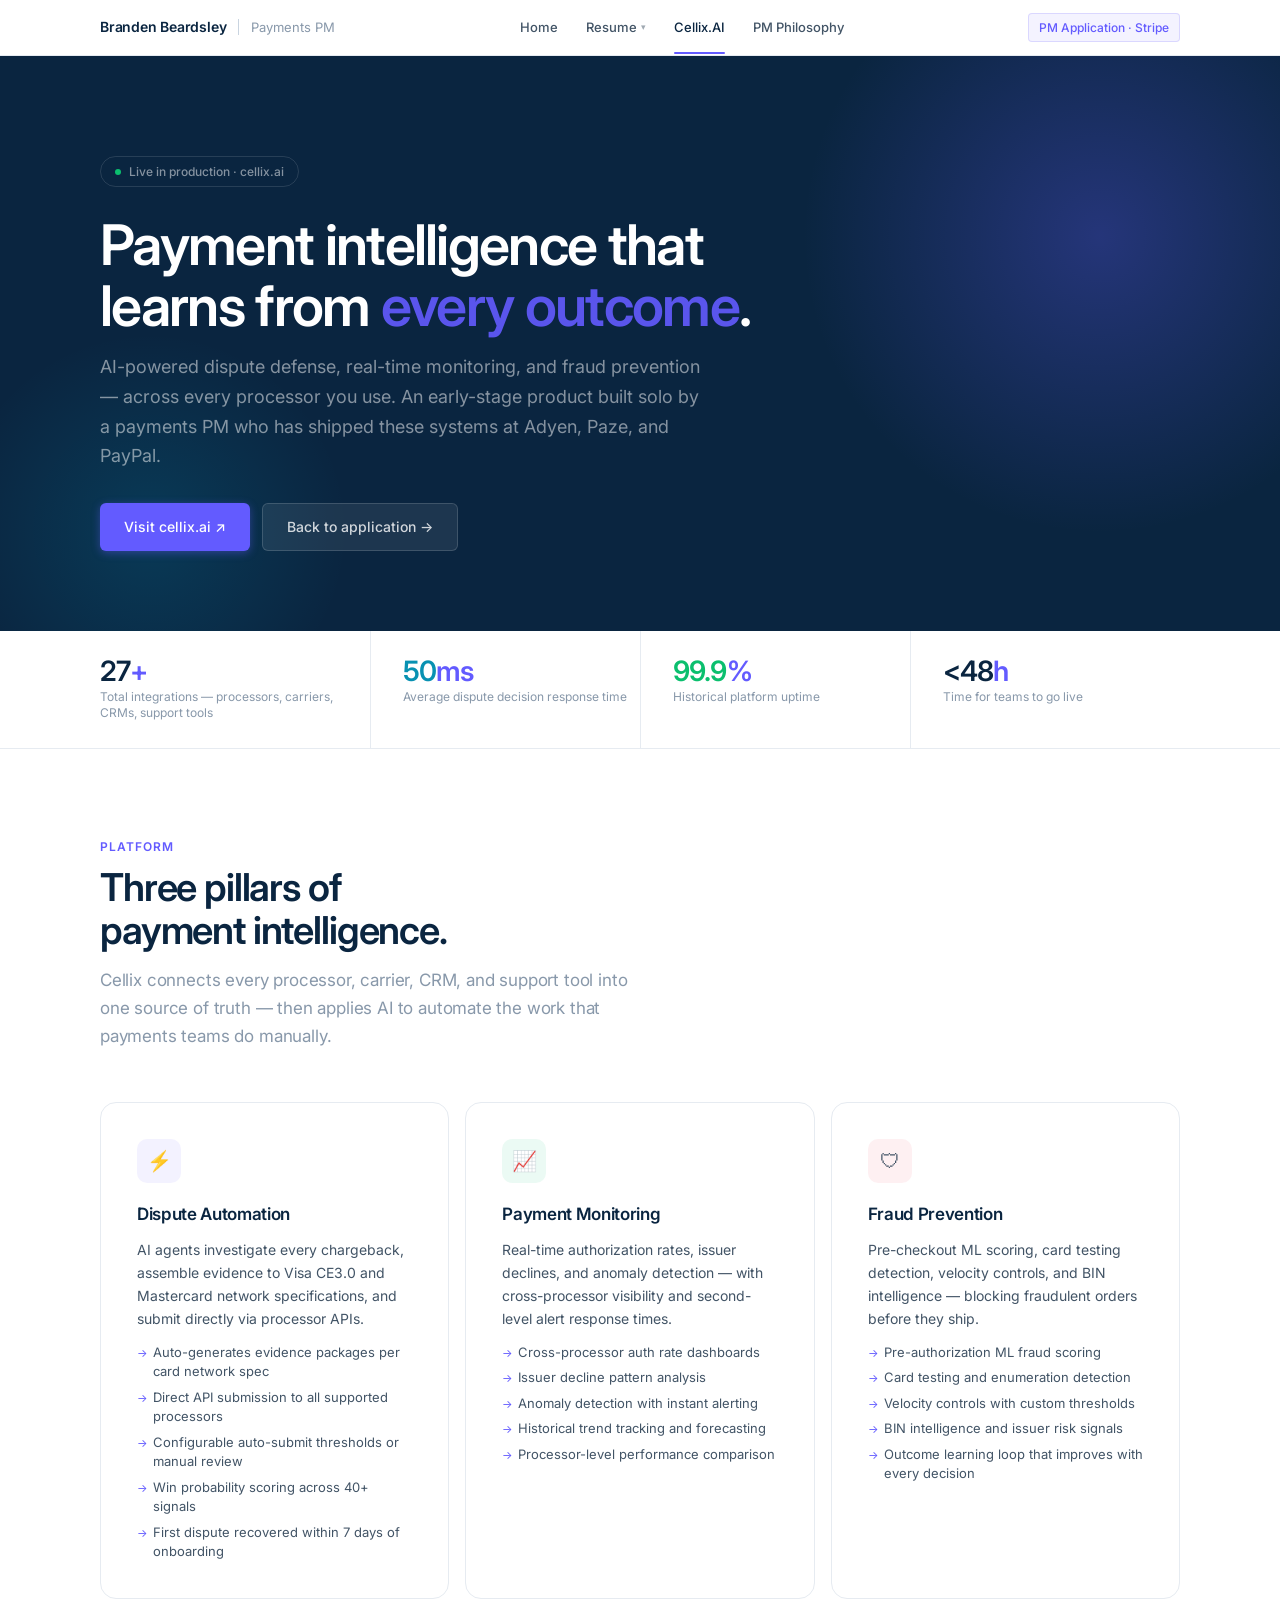
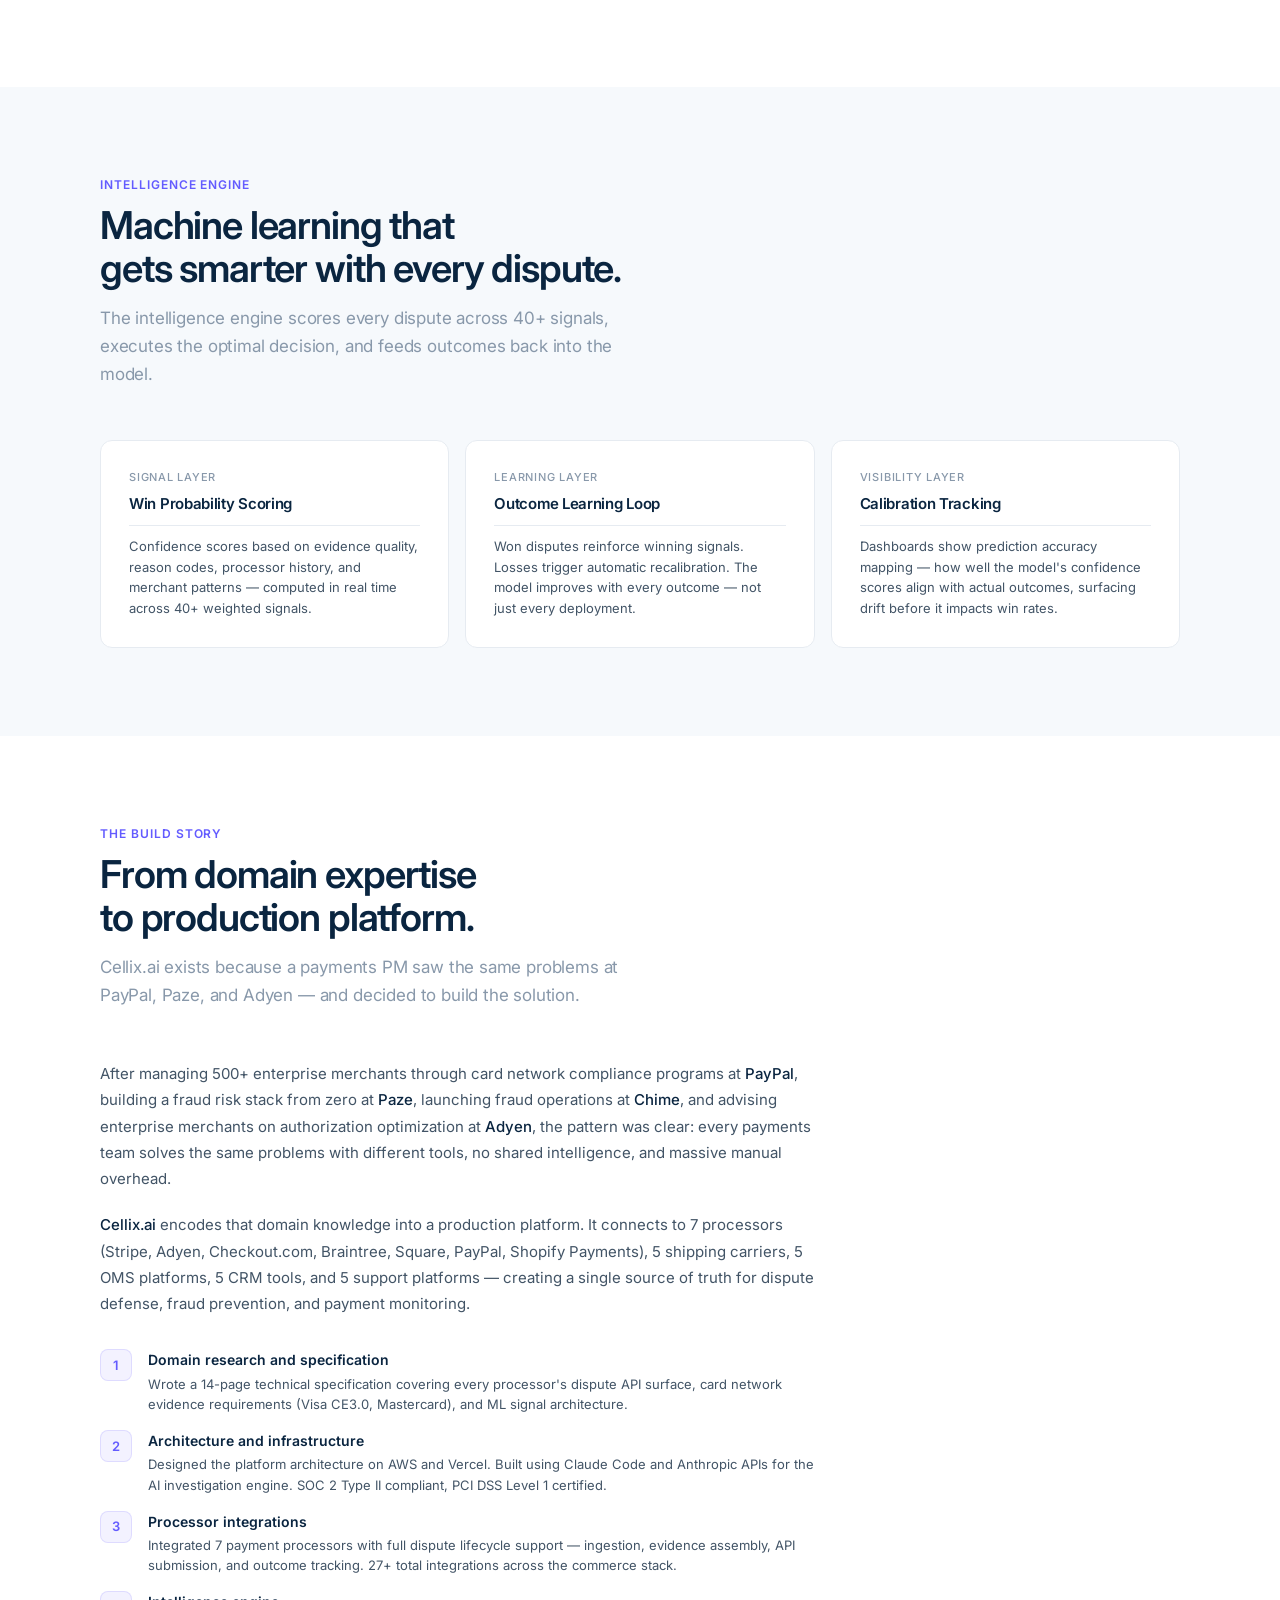
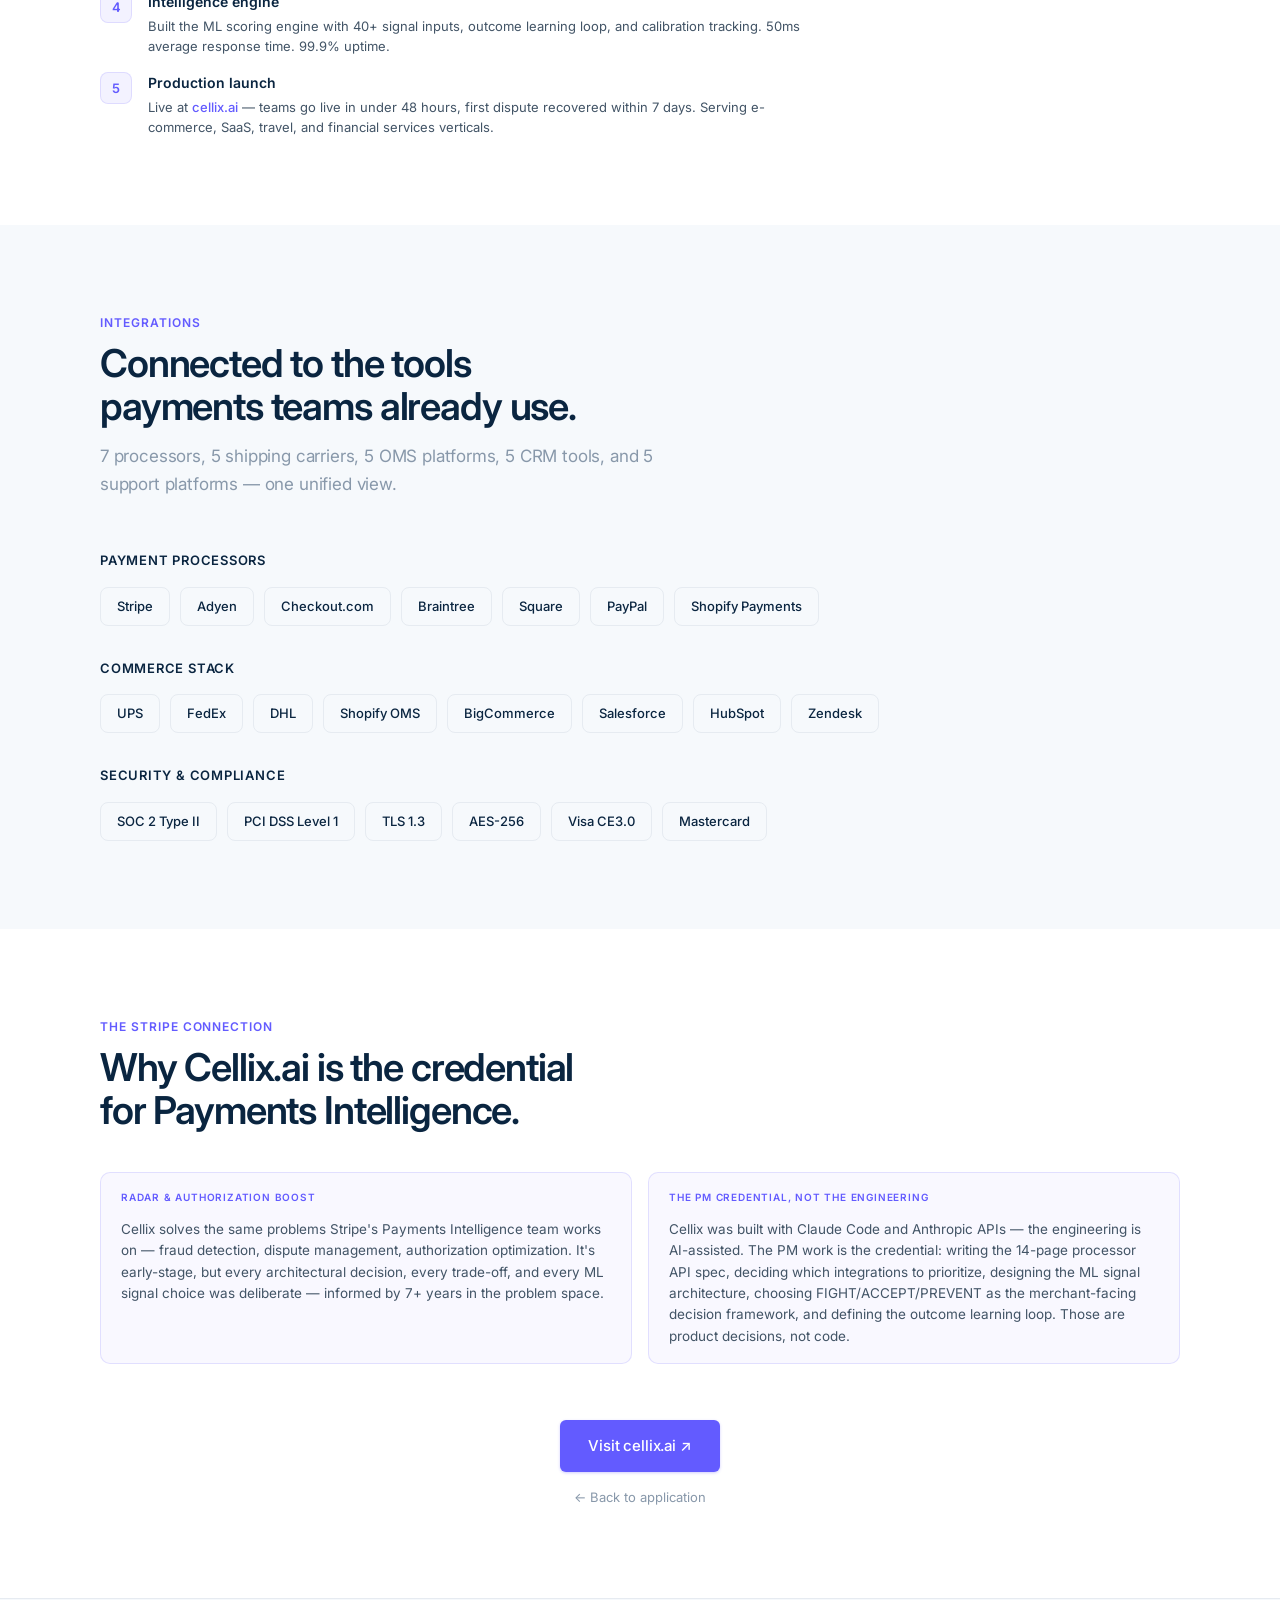
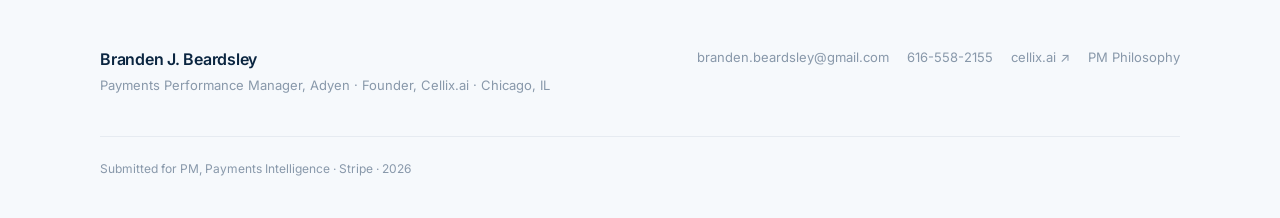
==== cellix.html @ c986e708 "Align landing page language with Stripe PM job posting for maximum recruiter signal - Rewrite hero t" ====
<!DOCTYPE html>
<html lang="en">
<head>
<meta charset="UTF-8"/>
<meta name="viewport" content="width=device-width, initial-scale=1.0"/>
<title>Cellix.AI — AI-Powered Payment Intelligence | Branden Beardsley</title>
<link rel="icon" type="image/svg+xml" href="/assets/favicon.svg"/>
<link rel="preconnect" href="https://fonts.googleapis.com"/>
<link rel="preconnect" href="https://fonts.gstatic.com" crossorigin/>
<link href="https://fonts.googleapis.com/css2?family=Inter:wght@300;400;500;600&display=swap" rel="stylesheet"/>
<link rel="stylesheet" href="/assets/styles.css"/>
</head>
<body>

<!-- NAV -->
<nav class="nav">
  <div class="nav-in">
    <a class="nav-brand" href="/">
      <span class="nav-name">Branden Beardsley</span>
      <span class="nav-div"></span>
      <span class="nav-sub">Payments PM</span>
    </a>
    <ul class="nav-links">
      <li><a class="nav-link" href="/">Home</a></li>
      <li class="nav-dropdown">
        <a class="nav-link" href="/resume">Resume <span class="nav-caret">&#9662;</span></a>
        <div class="nav-dropdown-menu">
          <a class="nav-dropdown-item" href="/resume"><span class="nav-dropdown-icon">&#128196;</span> View Resume</a>
          <a class="nav-dropdown-item" href="/assets/resume.pdf" download><span class="nav-dropdown-icon">&#11015;</span> Download PDF</a>
        </div>
      </li>
      <li><a class="nav-link active" href="/cellix">Cellix.AI</a></li>
      <li><a class="nav-link" href="/pm-philosophy">PM Philosophy</a></li>
    </ul>
    <div class="nav-right">
      <span class="nav-pill">PM Application · Stripe</span>
    </div>
    <button class="nav-hamburger" aria-label="Menu">&#9776;</button>
  </div>
</nav>

<!-- HERO -->
<section class="cx-hero">
  <div class="cx-hero-in au">
    <div class="cx-badge d1">
      <span class="ld"></span>
      Live in production · cellix.ai
    </div>
    <h1 class="cx-h1 d2">Payment intelligence that<br>learns from <span class="hl">every outcome</span>.</h1>
    <p class="cx-sub d3">AI-powered dispute defense, real-time monitoring, and fraud prevention — across every processor you use. An early-stage product built solo by a payments PM who has shipped these systems at Adyen, Paze, and PayPal.</p>
    <div class="cx-btns d4">
      <a class="cx-btn-p" href="https://www.cellix.ai" target="_blank">Visit cellix.ai ↗</a>
      <a class="cx-btn-s" href="/">Back to application →</a>
    </div>
  </div>
</section>

<!-- STATS -->
<div class="cx-stats">
  <div class="cx-stats-in au d5">
    <div class="sc">
      <div class="sc-n">27<em>+</em></div>
      <div class="sc-l">Total integrations — processors, carriers, CRMs, support tools</div>
    </div>
    <div class="sc">
      <div class="sc-n" style="color:#0891B2">50<em>ms</em></div>
      <div class="sc-l">Average dispute decision response time</div>
    </div>
    <div class="sc">
      <div class="sc-n" style="color:var(--green)">99.9<em>%</em></div>
      <div class="sc-l">Historical platform uptime</div>
    </div>
    <div class="sc">
      <div class="sc-n">&lt;48<em>h</em></div>
      <div class="sc-l">Time for teams to go live</div>
    </div>
  </div>
</div>

<!-- WHAT CELLIX DOES -->
<section class="sec">
  <div class="sec-in">
    <div class="sec-ey">Platform</div>
    <h2 class="sec-h2">Three pillars of<br>payment intelligence.</h2>
    <p class="sec-lead">Cellix connects every processor, carrier, CRM, and support tool into one source of truth — then applies AI to automate the work that payments teams do manually.</p>

    <div class="grid-3">
      <div class="cx-feature">
        <div class="cx-feature-icon" style="background:rgba(99,91,255,.08)">&#9889;</div>
        <h3>Dispute Automation</h3>
        <p>AI agents investigate every chargeback, assemble evidence to Visa CE3.0 and Mastercard network specifications, and submit directly via processor APIs.</p>
        <ul>
          <li>Auto-generates evidence packages per card network spec</li>
          <li>Direct API submission to all supported processors</li>
          <li>Configurable auto-submit thresholds or manual review</li>
          <li>Win probability scoring across 40+ signals</li>
          <li>First dispute recovered within 7 days of onboarding</li>
        </ul>
      </div>

      <div class="cx-feature">
        <div class="cx-feature-icon" style="background:rgba(11,191,110,.08)">&#128200;</div>
        <h3>Payment Monitoring</h3>
        <p>Real-time authorization rates, issuer declines, and anomaly detection — with cross-processor visibility and second-level alert response times.</p>
        <ul>
          <li>Cross-processor auth rate dashboards</li>
          <li>Issuer decline pattern analysis</li>
          <li>Anomaly detection with instant alerting</li>
          <li>Historical trend tracking and forecasting</li>
          <li>Processor-level performance comparison</li>
        </ul>
      </div>

      <div class="cx-feature">
        <div class="cx-feature-icon" style="background:rgba(232,71,95,.08)">&#128737;</div>
        <h3>Fraud Prevention</h3>
        <p>Pre-checkout ML scoring, card testing detection, velocity controls, and BIN intelligence — blocking fraudulent orders before they ship.</p>
        <ul>
          <li>Pre-authorization ML fraud scoring</li>
          <li>Card testing and enumeration detection</li>
          <li>Velocity controls with custom thresholds</li>
          <li>BIN intelligence and issuer risk signals</li>
          <li>Outcome learning loop that improves with every decision</li>
        </ul>
      </div>
    </div>
  </div>
</section>

<!-- INTELLIGENCE ENGINE -->
<section class="sec sec-alt">
  <div class="sec-in">
    <div class="sec-ey">Intelligence engine</div>
    <h2 class="sec-h2">Machine learning that<br>gets smarter with every dispute.</h2>
    <p class="sec-lead">The intelligence engine scores every dispute across 40+ signals, executes the optimal decision, and feeds outcomes back into the model.</p>

    <div class="grid-3">
      <div class="bc" style="--ct:#635BFF">
        <div class="bc-problem">Signal layer</div>
        <div class="bc-h">Win Probability Scoring</div>
        <div class="bc-ev">Confidence scores based on evidence quality, reason codes, processor history, and merchant patterns — computed in real time across 40+ weighted signals.</div>
      </div>
      <div class="bc" style="--ct:#0BBF6E">
        <div class="bc-problem">Learning layer</div>
        <div class="bc-h">Outcome Learning Loop</div>
        <div class="bc-ev">Won disputes reinforce winning signals. Losses trigger automatic recalibration. The model improves with every outcome — not just every deployment.</div>
      </div>
      <div class="bc" style="--ct:#00D4FF">
        <div class="bc-problem">Visibility layer</div>
        <div class="bc-h">Calibration Tracking</div>
        <div class="bc-ev">Dashboards show prediction accuracy mapping — how well the model's confidence scores align with actual outcomes, surfacing drift before it impacts win rates.</div>
      </div>
    </div>
  </div>
</section>

<!-- HOW IT WAS BUILT -->
<section class="sec">
  <div class="sec-in">
    <div class="sec-ey">The build story</div>
    <h2 class="sec-h2">From domain expertise<br>to production platform.</h2>
    <p class="sec-lead">Cellix.ai exists because a payments PM saw the same problems at PayPal, Paze, and Adyen — and decided to build the solution.</p>

    <div class="cx-story">
      <p>After managing 500+ enterprise merchants through card network compliance programs at <strong>PayPal</strong>, building a fraud risk stack from zero at <strong>Paze</strong>, launching fraud operations at <strong>Chime</strong>, and advising enterprise merchants on authorization optimization at <strong>Adyen</strong>, the pattern was clear: every payments team solves the same problems with different tools, no shared intelligence, and massive manual overhead.</p>

      <p><strong>Cellix.ai</strong> encodes that domain knowledge into a production platform. It connects to 7 processors (Stripe, Adyen, Checkout.com, Braintree, Square, PayPal, Shopify Payments), 5 shipping carriers, 5 OMS platforms, 5 CRM tools, and 5 support platforms — creating a single source of truth for dispute defense, fraud prevention, and payment monitoring.</p>

      <div class="cx-timeline">
        <div class="cx-step">
          <div class="cx-step-num">1</div>
          <div class="cx-step-content">
            <h4>Domain research and specification</h4>
            <p>Wrote a 14-page technical specification covering every processor's dispute API surface, card network evidence requirements (Visa CE3.0, Mastercard), and ML signal architecture.</p>
          </div>
        </div>
        <div class="cx-step">
          <div class="cx-step-num">2</div>
          <div class="cx-step-content">
            <h4>Architecture and infrastructure</h4>
            <p>Designed the platform architecture on AWS and Vercel. Built using Claude Code and Anthropic APIs for the AI investigation engine. SOC 2 Type II compliant, PCI DSS Level 1 certified.</p>
          </div>
        </div>
        <div class="cx-step">
          <div class="cx-step-num">3</div>
          <div class="cx-step-content">
            <h4>Processor integrations</h4>
            <p>Integrated 7 payment processors with full dispute lifecycle support — ingestion, evidence assembly, API submission, and outcome tracking. 27+ total integrations across the commerce stack.</p>
          </div>
        </div>
        <div class="cx-step">
          <div class="cx-step-num">4</div>
          <div class="cx-step-content">
            <h4>Intelligence engine</h4>
            <p>Built the ML scoring engine with 40+ signal inputs, outcome learning loop, and calibration tracking. 50ms average response time. 99.9% uptime.</p>
          </div>
        </div>
        <div class="cx-step">
          <div class="cx-step-num">5</div>
          <div class="cx-step-content">
            <h4>Production launch</h4>
            <p>Live at <a href="https://www.cellix.ai" target="_blank" style="color:var(--v);text-decoration:none;font-weight:500">cellix.ai</a> — teams go live in under 48 hours, first dispute recovered within 7 days. Serving e-commerce, SaaS, travel, and financial services verticals.</p>
          </div>
        </div>
      </div>
    </div>
  </div>
</section>

<!-- INTEGRATIONS -->
<section class="sec sec-alt">
  <div class="sec-in">
    <div class="sec-ey">Integrations</div>
    <h2 class="sec-h2">Connected to the tools<br>payments teams already use.</h2>
    <p class="sec-lead">7 processors, 5 shipping carriers, 5 OMS platforms, 5 CRM tools, and 5 support platforms — one unified view.</p>

    <h3 style="font-size:13px;font-weight:600;color:var(--head);text-transform:uppercase;letter-spacing:.06em;margin-bottom:16px">Payment Processors</h3>
    <div class="cx-integrations" style="margin-bottom:32px">
      <span class="cx-int-tag">Stripe</span>
      <span class="cx-int-tag">Adyen</span>
      <span class="cx-int-tag">Checkout.com</span>
      <span class="cx-int-tag">Braintree</span>
      <span class="cx-int-tag">Square</span>
      <span class="cx-int-tag">PayPal</span>
      <span class="cx-int-tag">Shopify Payments</span>
    </div>

    <h3 style="font-size:13px;font-weight:600;color:var(--head);text-transform:uppercase;letter-spacing:.06em;margin-bottom:16px">Commerce Stack</h3>
    <div class="cx-integrations" style="margin-bottom:32px">
      <span class="cx-int-tag">UPS</span>
      <span class="cx-int-tag">FedEx</span>
      <span class="cx-int-tag">DHL</span>
      <span class="cx-int-tag">Shopify OMS</span>
      <span class="cx-int-tag">BigCommerce</span>
      <span class="cx-int-tag">Salesforce</span>
      <span class="cx-int-tag">HubSpot</span>
      <span class="cx-int-tag">Zendesk</span>
    </div>

    <h3 style="font-size:13px;font-weight:600;color:var(--head);text-transform:uppercase;letter-spacing:.06em;margin-bottom:16px">Security &amp; Compliance</h3>
    <div class="cx-integrations">
      <span class="cx-int-tag">SOC 2 Type II</span>
      <span class="cx-int-tag">PCI DSS Level 1</span>
      <span class="cx-int-tag">TLS 1.3</span>
      <span class="cx-int-tag">AES-256</span>
      <span class="cx-int-tag">Visa CE3.0</span>
      <span class="cx-int-tag">Mastercard</span>
    </div>
  </div>
</section>

<!-- WHY THIS MATTERS FOR STRIPE -->
<section class="sec">
  <div class="sec-in">
    <div class="sec-ey">The Stripe connection</div>
    <h2 class="sec-h2">Why Cellix.ai is the credential<br>for Payments Intelligence.</h2>

    <div class="grid-2" style="margin-top:40px">
      <div class="callout" style="flex-direction:column;gap:10px">
        <div class="callout-lbl">Radar &amp; Authorization Boost</div>
        <div class="callout-txt">Cellix solves the same problems Stripe's Payments Intelligence team works on — fraud detection, dispute management, authorization optimization. It's early-stage, but every architectural decision, every trade-off, and every ML signal choice was deliberate — informed by 7+ years in the problem space.</div>
      </div>
      <div class="callout" style="flex-direction:column;gap:10px">
        <div class="callout-lbl">The PM credential, not the engineering</div>
        <div class="callout-txt">Cellix was built with Claude Code and Anthropic APIs — the engineering is AI-assisted. The PM work is the credential: writing the 14-page processor API spec, deciding which integrations to prioritize, designing the ML signal architecture, choosing FIGHT/ACCEPT/PREVENT as the merchant-facing decision framework, and defining the outcome learning loop. Those are product decisions, not code.</div>
      </div>
    </div>

    <div style="text-align:center;padding-top:56px">
      <a class="btn-p" href="https://www.cellix.ai" target="_blank" style="font-size:15px;padding:14px 28px">Visit cellix.ai ↗</a>
      <div style="margin-top:12px">
        <a href="/" style="font-size:13px;color:var(--muted);text-decoration:none">← Back to application</a>
      </div>
    </div>
  </div>
</section>

<!-- FOOTER -->
<footer class="footer">
  <div class="footer-in">
    <div class="footer-top">
      <div>
        <div class="f-name">Branden J. Beardsley</div>
        <div class="f-role">Payments Performance Manager, Adyen · Founder, Cellix.ai · Chicago, IL</div>
      </div>
      <div class="flinks">
        <a class="fl" href="mailto:branden.beardsley@gmail.com">branden.beardsley@gmail.com</a>
        <a class="fl" href="tel:6165582155">616-558-2155</a>
        <a class="fl" href="https://www.cellix.ai" target="_blank">cellix.ai ↗</a>
        <a class="fl" href="/pm-philosophy">PM Philosophy</a>

      </div>
    </div>
    <div class="fdiv"></div>
    <div class="fbot">
      <div class="fcopy">Submitted for PM, Payments Intelligence · Stripe · 2026</div>
    </div>
  </div>
</footer>

<script src="/assets/nav.js"></script>
</body>
</html>
---- assets/styles.css ----
/* ═══════════════════════════════════════
   SHARED STYLES — Branden Beardsley Resume
   ═══════════════════════════════════════ */

:root{
  --v:#635BFF;
  --v-dark:#4F46E5;
  --navy:#0A2540;
  --green:#0BBF6E;
  --red:#E8475F;
  --white:#FFFFFF;
  --surface:#F6F9FC;
  --border:#E6EBF1;
  --border2:#C9D4E0;
  --muted:#8898AA;
  --body:#425466;
  --head:#0A2540;
  --f:'Inter',-apple-system,BlinkMacSystemFont,'Segoe UI',sans-serif;
  --max:1080px;
  --g:48px;
}
*,*::before,*::after{box-sizing:border-box;margin:0;padding:0}
html{scroll-behavior:smooth}
body{font-family:var(--f);color:var(--body);background:var(--white);-webkit-font-smoothing:antialiased;overflow-x:hidden;line-height:1.6}

/* ─── NAV ─── */
.nav{position:sticky;top:0;z-index:200;height:56px;display:flex;align-items:center;padding:0 var(--g);background:rgba(255,255,255,.95);backdrop-filter:blur(10px);border-bottom:1px solid var(--border)}
.nav-in{max-width:var(--max);width:100%;margin:0 auto;display:flex;align-items:center;justify-content:space-between}
.nav-brand{display:flex;align-items:center;text-decoration:none}
.nav-name{font-size:14px;font-weight:600;color:var(--head);letter-spacing:-.015em}
.nav-div{width:1px;height:16px;background:var(--border2);margin:0 12px}
.nav-sub{font-size:13px;color:var(--muted)}
.nav-right{display:flex;align-items:center;gap:10px}
.nav-pill{font-size:12px;font-weight:500;color:var(--v);background:rgba(99,91,255,.07);border:1px solid rgba(99,91,255,.18);padding:4px 10px;border-radius:4px}
.nav-btn{font-size:13px;font-weight:500;color:#fff;background:var(--v);padding:7px 16px;border-radius:6px;text-decoration:none;transition:background .15s,transform .15s;white-space:nowrap}
.nav-btn:hover{background:var(--v-dark);transform:translateY(-1px)}

/* NAV LINKS */
.nav-links{display:flex;align-items:center;gap:0;list-style:none;margin:0;padding:0}
.nav-link{font-size:13px;font-weight:500;color:var(--body);text-decoration:none;padding:16px 14px;transition:color .15s;position:relative;display:flex;align-items:center;gap:4px;white-space:nowrap}
.nav-link:hover{color:var(--head)}
.nav-link.active{color:var(--head)}
.nav-link.active::after{content:'';position:absolute;bottom:0;left:14px;right:14px;height:2px;background:var(--v);border-radius:1px}
.nav-caret{font-size:9px;opacity:.5;transition:transform .15s}

/* DROPDOWN */
.nav-dropdown{position:relative}
.nav-dropdown-menu{position:absolute;top:100%;left:0;min-width:190px;background:var(--white);border:1px solid var(--border);border-radius:8px;box-shadow:0 4px 24px rgba(10,37,64,.1);padding:6px 0;opacity:0;visibility:hidden;transform:translateY(4px);transition:all .15s ease;z-index:300}
.nav-dropdown:hover .nav-dropdown-menu,
.nav-dropdown.open .nav-dropdown-menu{opacity:1;visibility:visible;transform:translateY(0)}
.nav-dropdown:hover .nav-caret,
.nav-dropdown.open .nav-caret{transform:rotate(180deg)}
.nav-dropdown-item{display:flex;align-items:center;gap:10px;padding:10px 16px;font-size:13px;color:var(--body);text-decoration:none;transition:background .1s,color .1s}
.nav-dropdown-item:hover{background:var(--surface);color:var(--head)}
.nav-dropdown-icon{font-size:15px;width:20px;text-align:center}

/* HAMBURGER */
.nav-hamburger{display:none;align-items:center;justify-content:center;width:36px;height:36px;border:1px solid var(--border);border-radius:6px;background:transparent;cursor:pointer;font-size:18px;color:var(--head);transition:background .15s}
.nav-hamburger:hover{background:var(--surface)}

/* ─── HERO ─── */
.hero{background:var(--white);position:relative;overflow:hidden;padding:80px var(--g) 0;border-bottom:1px solid var(--border)}
.hero::before{content:'';position:absolute;top:-160px;right:-200px;width:800px;height:800px;background:radial-gradient(ellipse at center,rgba(99,91,255,.1) 0%,rgba(99,91,255,.05) 35%,transparent 70%);pointer-events:none;border-radius:50%}
.hero-in{position:relative;z-index:2;max-width:var(--max);margin:0 auto;display:grid;grid-template-columns:1fr 420px;gap:64px;align-items:end}

.role-tag{display:inline-flex;align-items:center;gap:8px;font-size:12px;font-weight:500;color:var(--muted);border:1px solid var(--border);padding:5px 12px;border-radius:100px;margin-bottom:28px}
.role-dot{width:6px;height:6px;border-radius:50%;background:var(--green);animation:pulse 2s ease infinite}
@keyframes pulse{0%,100%{opacity:1;transform:scale(1)}50%{opacity:.4;transform:scale(1.3)}}

.hero-h1{font-size:clamp(38px,4.8vw,64px);font-weight:600;line-height:1.1;letter-spacing:-.03em;color:var(--head);margin-bottom:20px}
.hero-h1 .hl{color:var(--v)}
.hero-sub{font-size:17px;font-weight:400;color:var(--body);line-height:1.65;max-width:520px;margin-bottom:12px;letter-spacing:-.01em}
.hero-attribution{font-size:13px;color:var(--muted);margin-bottom:32px;letter-spacing:0}
.hero-attribution a{color:var(--v);text-decoration:none;font-weight:500}
.hero-attribution a:hover{text-decoration:underline}
.hero-btns{display:flex;gap:12px;flex-wrap:wrap;padding-bottom:72px}
.btn-p{display:inline-flex;align-items:center;gap:6px;font-size:14px;font-weight:500;color:#fff;background:var(--v);padding:11px 22px;border-radius:6px;text-decoration:none;letter-spacing:-.01em;transition:background .15s,box-shadow .15s,transform .15s;box-shadow:0 1px 3px rgba(99,91,255,.3)}
.btn-p:hover{background:var(--v-dark);box-shadow:0 4px 16px rgba(99,91,255,.35);transform:translateY(-1px)}
.btn-s{display:inline-flex;align-items:center;gap:6px;font-size:14px;font-weight:500;color:var(--head);background:var(--white);border:1px solid var(--border2);padding:11px 22px;border-radius:6px;text-decoration:none;letter-spacing:-.01em;transition:border-color .15s,box-shadow .15s,transform .15s}
.btn-s:hover{border-color:#b0bfd4;box-shadow:0 2px 8px rgba(10,37,64,.08);transform:translateY(-1px)}

/* Dashboard card */
.hero-card{background:var(--white);border:1px solid var(--border);border-radius:12px;box-shadow:0 4px 24px rgba(10,37,64,.08),0 1px 4px rgba(10,37,64,.04);overflow:hidden;margin-bottom:-1px}
.card-chrome{background:var(--surface);border-bottom:1px solid var(--border);padding:10px 14px;display:flex;align-items:center;gap:6px}
.chrdot{width:8px;height:8px;border-radius:50%}
.c-r{background:#ff5f57}.c-y{background:#febc2e}.c-g{background:#28c840}
.card-ttl{font-size:11px;font-weight:500;color:var(--muted);margin-left:auto;letter-spacing:.02em}
.card-body{padding:20px}
.card-sh{font-size:10px;font-weight:600;text-transform:uppercase;letter-spacing:.08em;color:var(--muted);margin-bottom:10px;padding-bottom:8px;border-bottom:1px solid var(--border)}
.mrow{display:flex;align-items:center;justify-content:space-between;padding:9px 0;border-bottom:1px solid var(--border)}
.mrow:last-of-type{border-bottom:none}
.ml{font-size:12px;color:var(--body)}
.mr{display:flex;align-items:center;gap:6px;font-size:13px;font-weight:600;color:var(--head)}
.mtag{font-size:10px;font-weight:500;padding:2px 7px;border-radius:100px}
.tg{background:rgba(11,191,110,.1);color:#0a9957}
.tv{background:rgba(99,91,255,.1);color:var(--v)}
.tc{background:rgba(0,212,255,.1);color:#0099bb}
.sparkwrap{margin-top:14px;padding-top:14px;border-top:1px solid var(--border)}
.spark-lbl{font-size:10px;font-weight:500;text-transform:uppercase;letter-spacing:.07em;color:var(--muted);margin-bottom:8px}
.spark{height:32px;display:flex;align-items:flex-end;gap:2px}
.sb{flex:1;background:#E6EBF1;border-radius:2px 2px 0 0;transition:background .2s}
.sb.hi{background:var(--v)}

/* ─── STAT STRIP ─── */
.stats{background:var(--white);border-bottom:1px solid var(--border);padding:0 var(--g)}
.stats-in{max-width:var(--max);margin:0 auto;display:grid;grid-template-columns:repeat(4,1fr)}
.sc{padding:26px 0 26px 32px;border-left:1px solid var(--border)}
.sc:first-child{border-left:none;padding-left:0}
.sc-n{font-size:28px;font-weight:600;color:var(--head);letter-spacing:-.03em;line-height:1;margin-bottom:4px}
.sc-n em{font-style:normal;color:var(--v)}
.sc-l{font-size:12px;color:var(--muted);line-height:1.35}

/* ─── SECTION ─── */
.sec{padding:88px var(--g)}
.sec-alt{background:var(--surface)}
.sec-in{max-width:var(--max);margin:0 auto}
.sec-ey{font-size:12px;font-weight:600;color:var(--v);text-transform:uppercase;letter-spacing:.08em;margin-bottom:10px}
.sec-h2{font-size:clamp(26px,3vw,40px);font-weight:600;color:var(--head);letter-spacing:-.03em;line-height:1.12;margin-bottom:14px}
.sec-lead{font-size:17px;color:var(--muted);max-width:560px;line-height:1.65;margin-bottom:52px;letter-spacing:-.01em}

/* ─── BENTO / EVIDENCE GRID ─── */
.bento{display:grid;grid-template-columns:repeat(3,1fr);gap:16px}
.bc{background:var(--white);border:1px solid var(--border);border-radius:12px;padding:28px;position:relative;overflow:hidden;transition:box-shadow .2s,border-color .2s,transform .2s}
.bc::before{content:'';position:absolute;top:0;left:0;right:0;height:3px;background:var(--ct,var(--v));transform:scaleX(0);transform-origin:left;transition:transform .25s ease}
.bc:hover{box-shadow:0 4px 20px rgba(10,37,64,.09);border-color:rgba(99,91,255,.2);transform:translateY(-2px)}
.bc:hover::before{transform:scaleX(1)}
.bc-problem{font-size:11px;font-weight:500;color:var(--muted);text-transform:uppercase;letter-spacing:.07em;margin-bottom:8px}
.bc-h{font-size:15px;font-weight:600;color:var(--head);letter-spacing:-.02em;line-height:1.35;margin-bottom:10px}
.bc-ev{font-size:13px;color:var(--body);line-height:1.6;border-top:1px solid var(--border);padding-top:10px;margin-top:2px}
.bc-ev strong{color:var(--head);font-weight:500}

/* ─── CASE STUDIES ─── */
.case{background:var(--white);border:1px solid var(--border);border-radius:16px;padding:40px;margin-bottom:20px;transition:box-shadow .2s,border-color .2s}
.case:hover{box-shadow:0 6px 32px rgba(10,37,64,.07);border-color:rgba(99,91,255,.18)}
.case-hd{display:flex;align-items:flex-start;justify-content:space-between;margin-bottom:6px;gap:16px;flex-wrap:wrap}
.co-row{display:flex;align-items:center;gap:10px;margin-bottom:10px}
.co-badge{font-size:11px;font-weight:500;padding:4px 10px;border-radius:100px;border:1px solid}
.co-date{font-size:12px;color:var(--muted)}
.case-num{font-size:56px;font-weight:700;color:var(--border);line-height:1;letter-spacing:-.04em;flex-shrink:0;user-select:none}
.case-h{font-size:20px;font-weight:600;color:var(--head);letter-spacing:-.025em;line-height:1.3;margin-bottom:6px}
.case-stripe-product{display:inline-flex;align-items:center;gap:6px;font-size:11px;font-weight:500;color:var(--v);background:rgba(99,91,255,.06);border:1px solid rgba(99,91,255,.15);padding:4px 10px;border-radius:100px;margin-bottom:14px}
.case-ctx{font-size:14px;color:var(--body);line-height:1.65;margin-bottom:24px;max-width:680px}
.ctbl{display:grid;grid-template-columns:repeat(3,1fr);gap:1px;background:var(--border);border-radius:10px;overflow:hidden;margin-bottom:20px}
.ccol{background:var(--white);padding:20px 22px}
.cch{font-size:10px;font-weight:600;text-transform:uppercase;letter-spacing:.08em;color:var(--muted);margin-bottom:11px;padding-bottom:8px;border-bottom:1px solid var(--border)}
.ccol ul{list-style:none;display:flex;flex-direction:column;gap:7px}
.ccol li{font-size:13px;color:var(--body);line-height:1.45;padding-left:15px;position:relative}
.ccol li::before{content:'\2192';position:absolute;left:0;color:var(--v);font-size:11px;top:1px}
.outcomes{display:flex;gap:10px;flex-wrap:wrap;padding:16px 0;border-top:1px solid var(--border);margin-bottom:16px}
.oc{background:var(--surface);border:1px solid var(--border);border-radius:8px;padding:11px 16px;display:flex;flex-direction:column;gap:3px;transition:border-color .2s}
.oc:hover{border-color:rgba(99,91,255,.2)}
.oc-n{font-size:19px;font-weight:700;letter-spacing:-.025em;line-height:1}
.oc-l{font-size:11px;color:var(--muted);line-height:1.3}
.callout{display:flex;gap:14px;align-items:flex-start;background:rgba(99,91,255,.04);border:1px solid rgba(99,91,255,.16);border-radius:10px;padding:16px 20px}
.callout-ic{width:26px;height:26px;border-radius:6px;background:var(--v);display:flex;align-items:center;justify-content:center;font-size:13px;flex-shrink:0;margin-top:1px}
.callout-lbl{font-size:10px;font-weight:600;text-transform:uppercase;letter-spacing:.08em;color:var(--v);margin-bottom:4px}
.callout-txt{font-size:13.5px;color:var(--body);line-height:1.58}

/* ─── CELLIX ─── */
.cellix-grid{display:grid;grid-template-columns:1.15fr .85fr;gap:16px}
.cellix-card{background:var(--navy);border-radius:16px;padding:48px;position:relative;overflow:hidden}
.cellix-card::before{content:'';position:absolute;top:-60px;right:-60px;width:280px;height:280px;border-radius:50%;background:radial-gradient(circle,rgba(99,91,255,.35) 0%,transparent 70%);pointer-events:none}
.cellix-card::after{content:'';position:absolute;bottom:-80px;left:40px;width:200px;height:200px;border-radius:50%;background:radial-gradient(circle,rgba(0,212,255,.15) 0%,transparent 70%);pointer-events:none}
.cellix-ey{display:flex;align-items:center;gap:8px;font-size:12px;font-weight:500;color:rgba(255,255,255,.45);margin-bottom:18px}
.ld{width:6px;height:6px;border-radius:50%;background:var(--green);animation:pulse 2s infinite}
.cellix-h{font-size:26px;font-weight:600;color:#fff;letter-spacing:-.03em;line-height:1.15;margin-bottom:12px;position:relative;z-index:1}
.cellix-p{font-size:14px;color:rgba(255,255,255,.5);line-height:1.65;margin-bottom:22px;position:relative;z-index:1}
.cellix-lnk{display:inline-flex;align-items:center;gap:6px;font-size:13px;font-weight:500;color:#fff;background:rgba(255,255,255,.1);border:1px solid rgba(255,255,255,.18);padding:8px 16px;border-radius:6px;text-decoration:none;margin-bottom:22px;transition:background .15s,border-color .15s;position:relative;z-index:1}
.cellix-lnk:hover{background:rgba(255,255,255,.18);border-color:rgba(255,255,255,.3)}
.tag-cloud{display:flex;flex-wrap:wrap;gap:6px;position:relative;z-index:1}
.ptag{font-size:11px;color:rgba(255,255,255,.4);border:1px solid rgba(255,255,255,.1);padding:3px 8px;border-radius:4px;transition:all .15s;cursor:default}
.ptag:hover{color:#fff;border-color:rgba(99,91,255,.5);background:rgba(99,91,255,.12)}
.cellix-right{display:flex;flex-direction:column;gap:12px}
.cst{background:var(--white);border:1px solid var(--border);border-radius:12px;padding:18px 22px;display:flex;align-items:center;justify-content:space-between;transition:border-color .2s,box-shadow .2s}
.cst:hover{border-color:rgba(99,91,255,.22);box-shadow:0 2px 10px rgba(10,37,64,.06)}
.cst-l{font-size:13px;color:var(--muted)}
.cst-v{font-size:19px;font-weight:600;color:var(--head);letter-spacing:-.025em}
.cst-v.vi{color:var(--v)}.cst-v.gr{color:var(--green)}.cst-v.cy{color:#0891B2}

/* ─── SKILLS ─── */
.skills{display:grid;grid-template-columns:1fr 1fr;gap:32px 72px}
.ski{padding:6px 0}
.ski-top{display:flex;justify-content:space-between;align-items:baseline;margin-bottom:8px}
.ski-name{font-size:14px;font-weight:500;color:var(--head);letter-spacing:-.01em}
.ski-src{font-size:11px;color:var(--muted)}
.ski-track{height:3px;background:var(--border);border-radius:100px;overflow:hidden}
.ski-fill{height:100%;border-radius:100px;background:var(--v);width:var(--w,80%);animation:fillIn 1.5s cubic-bezier(.22,1,.36,1) both;transform:scaleX(0);transform-origin:left}
@keyframes fillIn{to{transform:scaleX(1)}}

/* ─── FOOTER ─── */
.footer{background:var(--surface);border-top:1px solid var(--border);padding:48px var(--g) 40px}
.footer-in{max-width:var(--max);margin:0 auto}
.footer-top{display:flex;align-items:flex-start;justify-content:space-between;margin-bottom:40px;gap:32px;flex-wrap:wrap}
.f-name{font-size:16px;font-weight:600;color:var(--head);letter-spacing:-.015em;margin-bottom:3px}
.f-role{font-size:13px;color:var(--muted)}
.flinks{display:flex;gap:18px;align-items:center;flex-wrap:wrap}
.fl{font-size:13px;color:var(--muted);text-decoration:none;transition:color .15s}
.fl:hover{color:var(--head)}
.f-cta{display:inline-flex;align-items:center;gap:5px;font-size:13px;font-weight:500;color:#fff;background:var(--v);padding:8px 16px;border-radius:6px;text-decoration:none;transition:background .15s,transform .15s}
.f-cta:hover{background:var(--v-dark);transform:translateY(-1px)}
.fdiv{height:1px;background:var(--border);margin-bottom:22px}
.fbot{display:flex;justify-content:space-between;align-items:center;flex-wrap:wrap;gap:12px}
.fcopy{font-size:12px;color:var(--muted)}

/* ─── ANIMS ─── */
@keyframes fadeUp{from{opacity:0;transform:translateY(16px)}to{opacity:1;transform:translateY(0)}}
.au{animation:fadeUp .6s ease both}
.d1{animation-delay:.05s}.d2{animation-delay:.13s}.d3{animation-delay:.22s}
.d4{animation-delay:.33s}.d5{animation-delay:.46s}.d6{animation-delay:.6s}

/* ═══════════════════════════════════════
   PAGE-SPECIFIC STYLES
   ═══════════════════════════════════════ */

/* ─── RESUME PAGE ─── */
.resume-hero{background:var(--surface);border-bottom:1px solid var(--border);padding:48px var(--g)}
.resume-hero-in{max-width:var(--max);margin:0 auto;display:flex;align-items:center;justify-content:space-between;gap:24px;flex-wrap:wrap}
.resume-title{font-size:28px;font-weight:600;color:var(--head);letter-spacing:-.03em}
.resume-sub{font-size:14px;color:var(--muted);margin-top:4px}
.resume-viewer{max-width:var(--max);margin:0 auto;padding:32px var(--g)}
.resume-iframe{width:100%;height:calc(100vh - 220px);border:1px solid var(--border);border-radius:12px;background:var(--surface)}
.resume-fallback{text-align:center;padding:24px;font-size:14px;color:var(--muted)}
.resume-fallback a{color:var(--v);text-decoration:none;font-weight:500}
.resume-fallback a:hover{text-decoration:underline}

/* ─── CELLIX PAGE ─── */
.cx-hero{background:var(--navy);position:relative;overflow:hidden;padding:100px var(--g) 80px}
.cx-hero::before{content:'';position:absolute;top:-120px;right:-120px;width:600px;height:600px;border-radius:50%;background:radial-gradient(circle,rgba(99,91,255,.3) 0%,transparent 70%);pointer-events:none}
.cx-hero::after{content:'';position:absolute;bottom:-100px;left:-50px;width:400px;height:400px;border-radius:50%;background:radial-gradient(circle,rgba(0,212,255,.12) 0%,transparent 70%);pointer-events:none}
.cx-hero-in{max-width:var(--max);margin:0 auto;position:relative;z-index:1}
.cx-badge{display:inline-flex;align-items:center;gap:8px;font-size:12px;font-weight:500;color:rgba(255,255,255,.5);border:1px solid rgba(255,255,255,.12);padding:5px 14px;border-radius:100px;margin-bottom:28px}
.cx-h1{font-size:clamp(36px,5vw,56px);font-weight:600;color:#fff;letter-spacing:-.03em;line-height:1.08;margin-bottom:16px}
.cx-h1 .hl{color:var(--v);opacity:.9}
.cx-sub{font-size:18px;color:rgba(255,255,255,.5);line-height:1.65;max-width:600px;margin-bottom:32px}
.cx-btns{display:flex;gap:12px;flex-wrap:wrap}
.cx-btn-p{display:inline-flex;align-items:center;gap:6px;font-size:14px;font-weight:500;color:#fff;background:var(--v);padding:12px 24px;border-radius:6px;text-decoration:none;transition:background .15s,transform .15s;box-shadow:0 2px 8px rgba(99,91,255,.4)}
.cx-btn-p:hover{background:var(--v-dark);transform:translateY(-1px)}
.cx-btn-s{display:inline-flex;align-items:center;gap:6px;font-size:14px;font-weight:500;color:rgba(255,255,255,.8);background:rgba(255,255,255,.08);border:1px solid rgba(255,255,255,.15);padding:12px 24px;border-radius:6px;text-decoration:none;transition:all .15s}
.cx-btn-s:hover{background:rgba(255,255,255,.14);border-color:rgba(255,255,255,.25);color:#fff}

/* Cellix stats strip */
.cx-stats{background:var(--white);border-bottom:1px solid var(--border);padding:0 var(--g)}
.cx-stats-in{max-width:var(--max);margin:0 auto;display:grid;grid-template-columns:repeat(4,1fr)}

/* Cellix feature cards */
.cx-feature{background:var(--white);border:1px solid var(--border);border-radius:16px;padding:36px;transition:box-shadow .2s,border-color .2s,transform .2s}
.cx-feature:hover{box-shadow:0 6px 28px rgba(10,37,64,.08);border-color:rgba(99,91,255,.2);transform:translateY(-2px)}
.cx-feature-icon{width:44px;height:44px;border-radius:10px;display:flex;align-items:center;justify-content:center;font-size:20px;margin-bottom:18px}
.cx-feature h3{font-size:17px;font-weight:600;color:var(--head);letter-spacing:-.02em;margin-bottom:10px}
.cx-feature p{font-size:14px;color:var(--body);line-height:1.65}
.cx-feature ul{list-style:none;margin-top:12px;display:flex;flex-direction:column;gap:6px}
.cx-feature li{font-size:13px;color:var(--body);line-height:1.5;padding-left:16px;position:relative}
.cx-feature li::before{content:'\2192';position:absolute;left:0;color:var(--v);font-size:11px;top:2px}

/* Cellix build story */
.cx-story{max-width:720px}
.cx-story p{font-size:15px;color:var(--body);line-height:1.75;margin-bottom:20px}
.cx-story strong{color:var(--head);font-weight:500}
.cx-timeline{display:flex;flex-direction:column;gap:16px;margin-top:32px}
.cx-step{display:flex;gap:16px;align-items:flex-start}
.cx-step-num{width:32px;height:32px;border-radius:8px;background:rgba(99,91,255,.08);border:1px solid rgba(99,91,255,.15);display:flex;align-items:center;justify-content:center;font-size:13px;font-weight:600;color:var(--v);flex-shrink:0}
.cx-step-content h4{font-size:14px;font-weight:600;color:var(--head);margin-bottom:2px}
.cx-step-content p{font-size:13px;color:var(--body);line-height:1.55;margin-bottom:0}

/* Integration grid */
.cx-integrations{display:flex;flex-wrap:wrap;gap:10px}
.cx-int-tag{font-size:13px;font-weight:500;color:var(--head);border:1px solid var(--border);padding:8px 16px;border-radius:8px;transition:all .15s;cursor:default}
.cx-int-tag:hover{border-color:rgba(99,91,255,.3);background:rgba(99,91,255,.04);color:var(--v)}

/* ─── PM PHILOSOPHY PAGE ─── */
.pm-hero{background:var(--navy);position:relative;overflow:hidden;padding:100px var(--g) 80px}
.pm-hero::before{content:'';position:absolute;top:-100px;left:-100px;width:500px;height:500px;border-radius:50%;background:radial-gradient(circle,rgba(99,91,255,.2) 0%,transparent 70%);pointer-events:none}
.pm-hero-in{max-width:var(--max);margin:0 auto;position:relative;z-index:1}
.pm-h1{font-size:clamp(36px,5vw,52px);font-weight:600;color:#fff;letter-spacing:-.03em;line-height:1.1;margin-bottom:16px}
.pm-sub{font-size:18px;color:rgba(255,255,255,.5);line-height:1.65;max-width:600px}

/* PM content blocks */
.pm-block{max-width:720px}
.pm-block p{font-size:15px;color:var(--body);line-height:1.75;margin-bottom:16px}
.pm-block strong{color:var(--head);font-weight:500}

/* Principle cards */
.principle{background:var(--white);border:1px solid var(--border);border-radius:12px;padding:28px;transition:box-shadow .2s,border-color .2s,transform .2s}
.principle:hover{box-shadow:0 4px 20px rgba(10,37,64,.09);border-color:rgba(99,91,255,.2);transform:translateY(-2px)}
.principle-num{font-size:11px;font-weight:600;color:var(--v);text-transform:uppercase;letter-spacing:.06em;margin-bottom:8px}
.principle h3{font-size:16px;font-weight:600;color:var(--head);letter-spacing:-.02em;line-height:1.3;margin-bottom:10px}
.principle p{font-size:13px;color:var(--body);line-height:1.6}

/* Application cards */
.applied-card{background:var(--white);border:1px solid var(--border);border-radius:12px;padding:28px;border-left:3px solid var(--v)}
.applied-card h4{font-size:14px;font-weight:600;color:var(--head);margin-bottom:6px}
.applied-card .applied-principle{font-size:11px;font-weight:500;color:var(--v);text-transform:uppercase;letter-spacing:.06em;margin-bottom:8px}
.applied-card p{font-size:13px;color:var(--body);line-height:1.6}

/* 3-col grid utility */
.grid-3{display:grid;grid-template-columns:repeat(3,1fr);gap:16px}
.grid-2{display:grid;grid-template-columns:1fr 1fr;gap:16px}

/* ─── RESPONSIVE ─── */
@media(max-width:960px){
  :root{--g:24px}
  .hero-in{grid-template-columns:1fr}
  .hero-card{display:none}
  .stats-in,.cx-stats-in{grid-template-columns:repeat(2,1fr)}
  .bento,.grid-3{grid-template-columns:repeat(2,1fr)}
  .ctbl{grid-template-columns:1fr}
  .cellix-grid{grid-template-columns:1fr}
  .skills,.grid-2{grid-template-columns:1fr;gap:24px}
  .footer-top{flex-direction:column}
  .sec{padding:64px var(--g)}
  .resume-hero-in{flex-direction:column;align-items:flex-start}
}
@media(max-width:768px){
  .nav-links{display:none;position:absolute;top:56px;left:0;right:0;flex-direction:column;background:var(--white);border-bottom:1px solid var(--border);box-shadow:0 4px 16px rgba(10,37,64,.08);padding:8px 0;z-index:250}
  .nav-links.open{display:flex}
  .nav-hamburger{display:flex}
  .nav-link{padding:12px 24px}
  .nav-link.active::after{display:none}
  .nav-dropdown-menu{position:static;box-shadow:none;border:none;opacity:1;visibility:visible;transform:none;padding-left:24px;display:none}
  .nav-dropdown.open .nav-dropdown-menu{display:block}
  .nav-pill{display:none}
  .resume-iframe{display:none}
  .resume-fallback{display:block}
}
@media(max-width:600px){
  .bento,.grid-3{grid-template-columns:1fr}
  .stats-in,.cx-stats-in{grid-template-columns:1fr 1fr}
}
@media(min-width:769px){
  .resume-fallback{display:none}
}
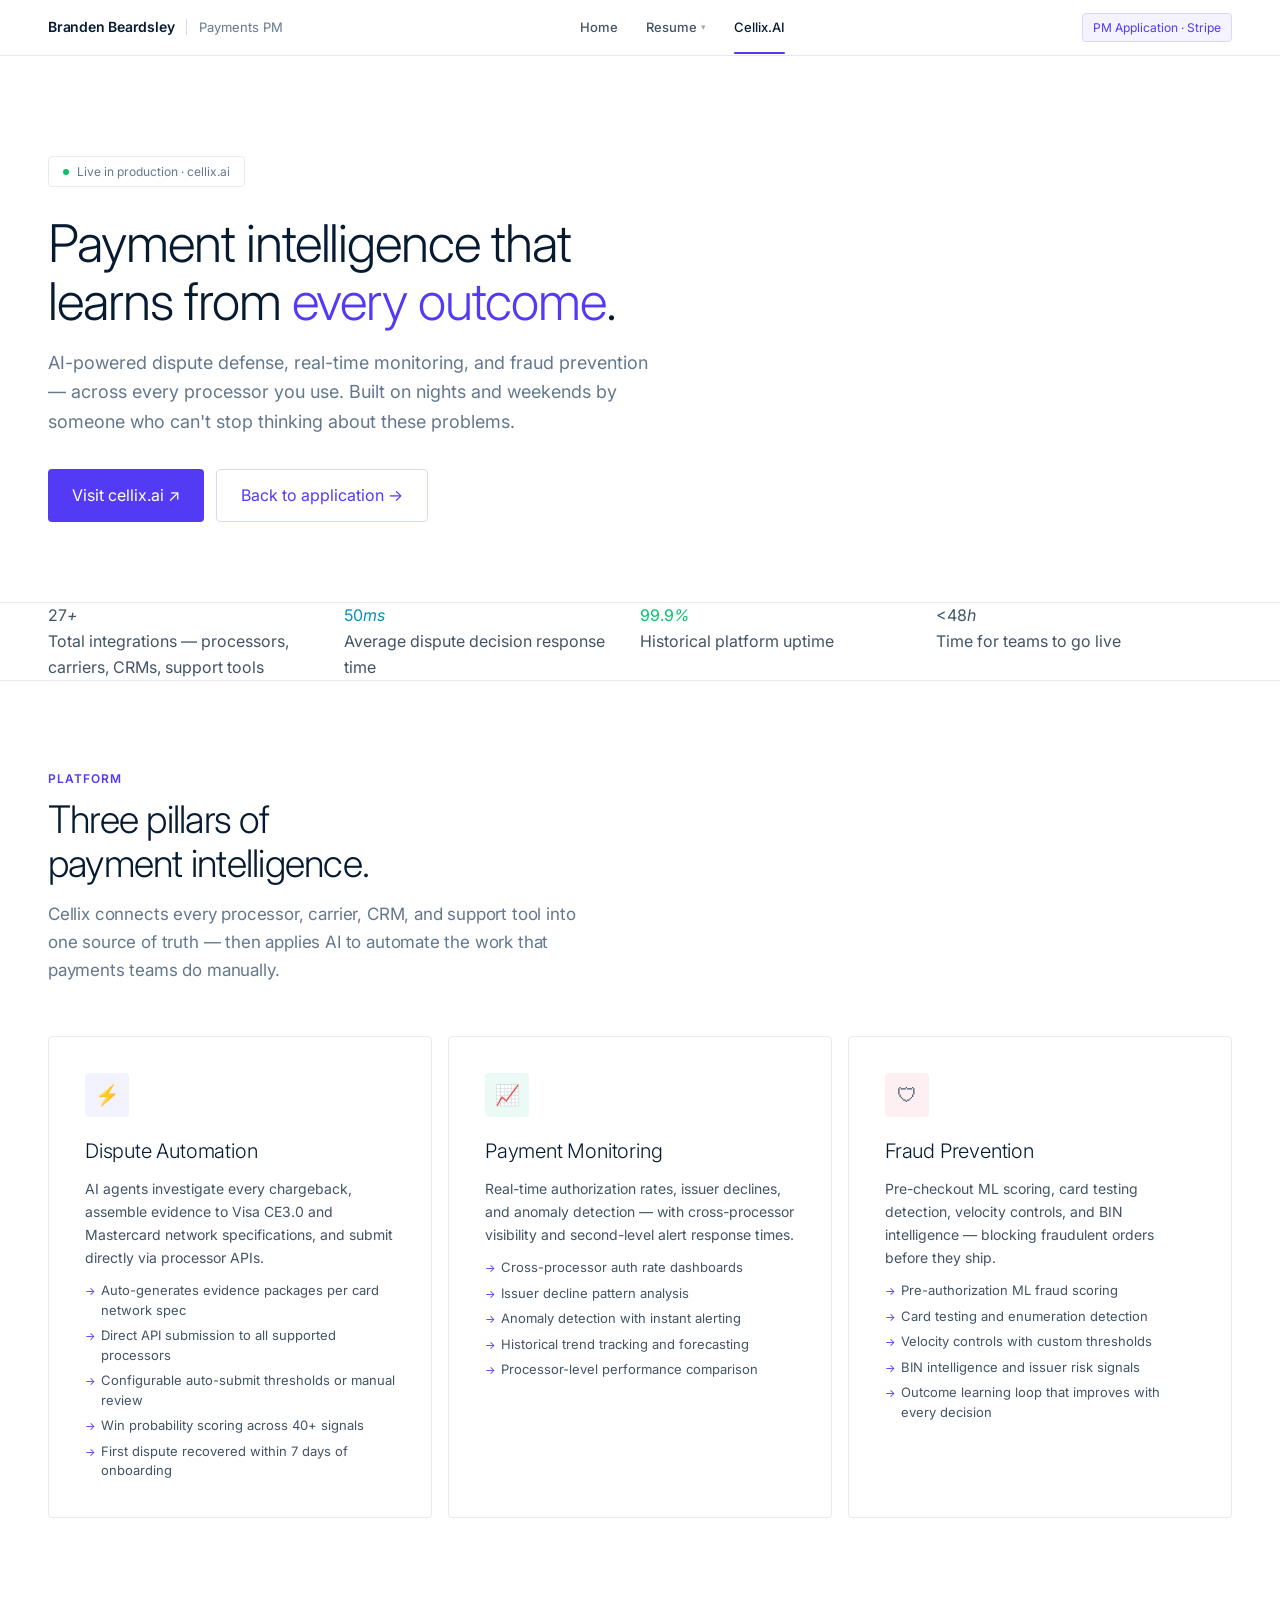
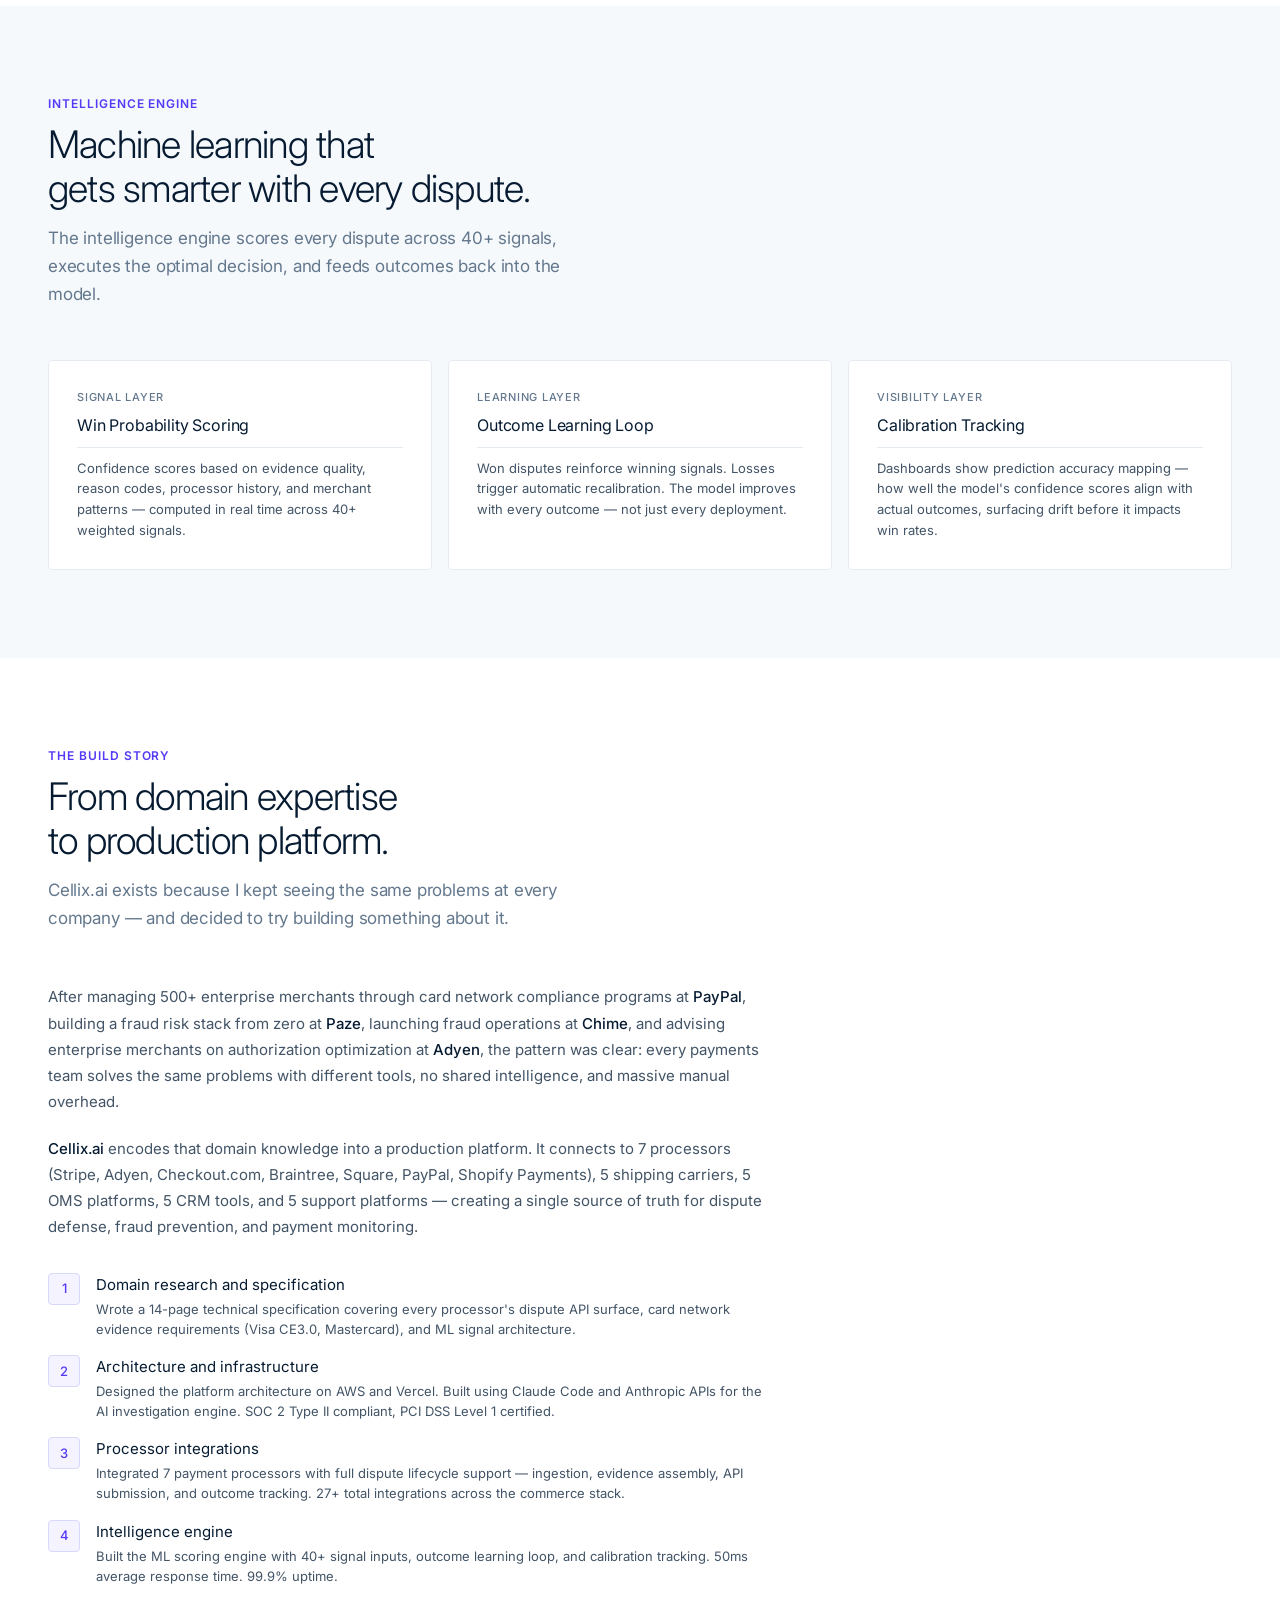
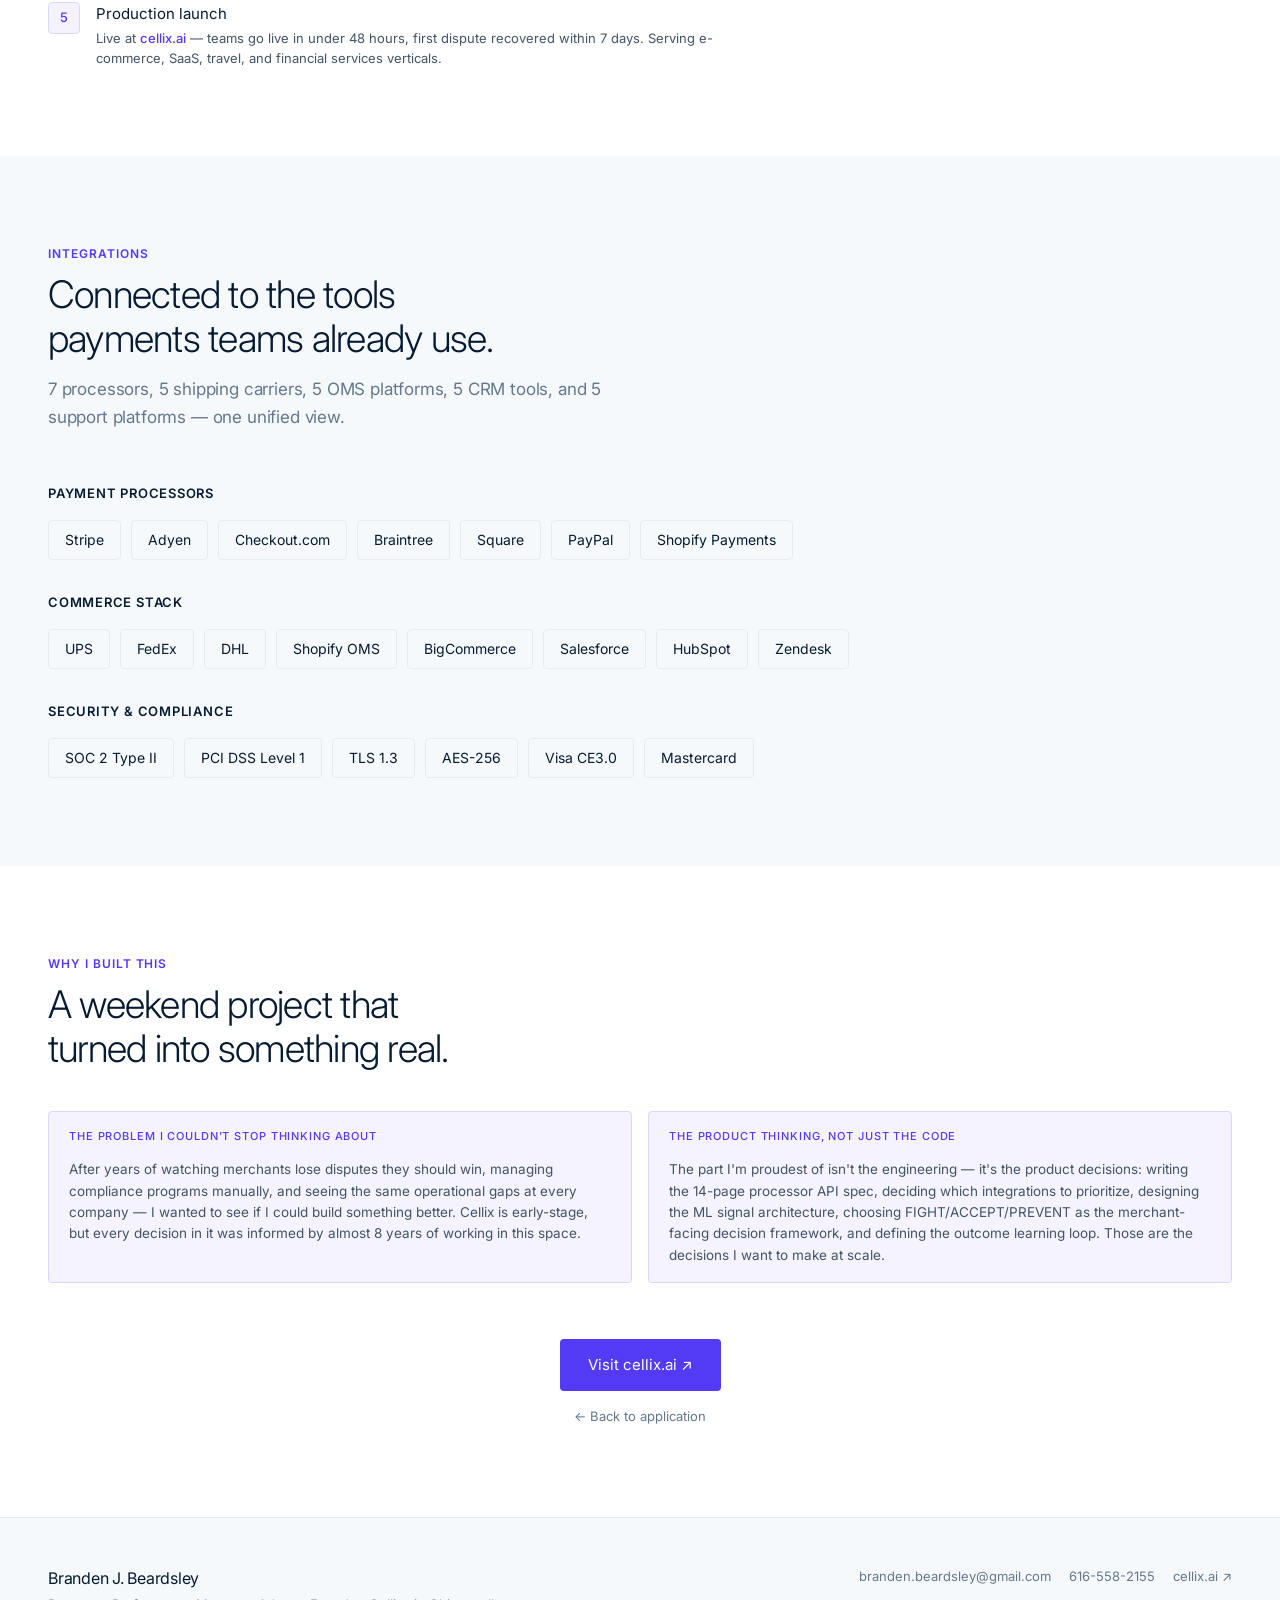
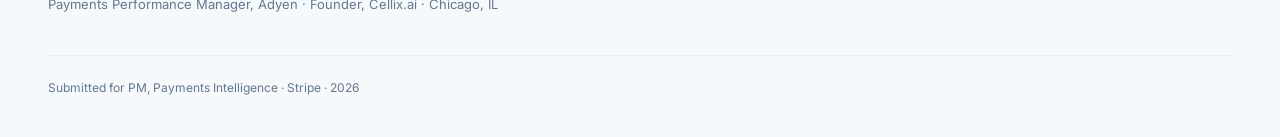
==== commit 87b3e74e: "Redesign site: authentic tone, Stripe visual identity, mobile optimization Landing page: - Complete " ====
--- a/cellix.html
+++ b/cellix.html
@@ -30,7 +30,6 @@
         </div>
       </li>
       <li><a class="nav-link active" href="/cellix">Cellix.AI</a></li>
-      <li><a class="nav-link" href="/pm-philosophy">PM Philosophy</a></li>
     </ul>
     <div class="nav-right">
       <span class="nav-pill">PM Application · Stripe</span>
@@ -47,7 +46,7 @@
       Live in production · cellix.ai
     </div>
     <h1 class="cx-h1 d2">Payment intelligence that<br>learns from <span class="hl">every outcome</span>.</h1>
-    <p class="cx-sub d3">AI-powered dispute defense, real-time monitoring, and fraud prevention — across every processor you use. An early-stage product built solo by a payments PM who has shipped these systems at Adyen, Paze, and PayPal.</p>
+    <p class="cx-sub d3">AI-powered dispute defense, real-time monitoring, and fraud prevention — across every processor you use. Built on nights and weekends by someone who can't stop thinking about these problems.</p>
     <div class="cx-btns d4">
       <a class="cx-btn-p" href="https://www.cellix.ai" target="_blank">Visit cellix.ai ↗</a>
       <a class="cx-btn-s" href="/">Back to application →</a>
@@ -159,7 +158,7 @@
   <div class="sec-in">
     <div class="sec-ey">The build story</div>
     <h2 class="sec-h2">From domain expertise<br>to production platform.</h2>
-    <p class="sec-lead">Cellix.ai exists because a payments PM saw the same problems at PayPal, Paze, and Adyen — and decided to build the solution.</p>
+    <p class="sec-lead">Cellix.ai exists because I kept seeing the same problems at every company — and decided to try building something about it.</p>
 
     <div class="cx-story">
       <p>After managing 500+ enterprise merchants through card network compliance programs at <strong>PayPal</strong>, building a fraud risk stack from zero at <strong>Paze</strong>, launching fraud operations at <strong>Chime</strong>, and advising enterprise merchants on authorization optimization at <strong>Adyen</strong>, the pattern was clear: every payments team solves the same problems with different tools, no shared intelligence, and massive manual overhead.</p>
@@ -252,17 +251,17 @@
 <!-- WHY THIS MATTERS FOR STRIPE -->
 <section class="sec">
   <div class="sec-in">
-    <div class="sec-ey">The Stripe connection</div>
-    <h2 class="sec-h2">Why Cellix.ai is the credential<br>for Payments Intelligence.</h2>
+    <div class="sec-ey">Why I built this</div>
+    <h2 class="sec-h2">A weekend project that<br>turned into something real.</h2>
 
     <div class="grid-2" style="margin-top:40px">
       <div class="callout" style="flex-direction:column;gap:10px">
-        <div class="callout-lbl">Radar &amp; Authorization Boost</div>
-        <div class="callout-txt">Cellix solves the same problems Stripe's Payments Intelligence team works on — fraud detection, dispute management, authorization optimization. It's early-stage, but every architectural decision, every trade-off, and every ML signal choice was deliberate — informed by 7+ years in the problem space.</div>
+        <div class="callout-lbl">The problem I couldn't stop thinking about</div>
+        <div class="callout-txt">After years of watching merchants lose disputes they should win, managing compliance programs manually, and seeing the same operational gaps at every company — I wanted to see if I could build something better. Cellix is early-stage, but every decision in it was informed by almost 8 years of working in this space.</div>
       </div>
       <div class="callout" style="flex-direction:column;gap:10px">
-        <div class="callout-lbl">The PM credential, not the engineering</div>
-        <div class="callout-txt">Cellix was built with Claude Code and Anthropic APIs — the engineering is AI-assisted. The PM work is the credential: writing the 14-page processor API spec, deciding which integrations to prioritize, designing the ML signal architecture, choosing FIGHT/ACCEPT/PREVENT as the merchant-facing decision framework, and defining the outcome learning loop. Those are product decisions, not code.</div>
+        <div class="callout-lbl">The product thinking, not just the code</div>
+        <div class="callout-txt">The part I'm proudest of isn't the engineering — it's the product decisions: writing the 14-page processor API spec, deciding which integrations to prioritize, designing the ML signal architecture, choosing FIGHT/ACCEPT/PREVENT as the merchant-facing decision framework, and defining the outcome learning loop. Those are the decisions I want to make at scale.</div>
       </div>
     </div>
 
@@ -287,7 +286,6 @@
         <a class="fl" href="mailto:branden.beardsley@gmail.com">branden.beardsley@gmail.com</a>
         <a class="fl" href="tel:6165582155">616-558-2155</a>
         <a class="fl" href="https://www.cellix.ai" target="_blank">cellix.ai ↗</a>
-        <a class="fl" href="/pm-philosophy">PM Philosophy</a>
 
       </div>
     </div>
--- a/assets/styles.css
+++ b/assets/styles.css
@@ -3,20 +3,22 @@
    ═══════════════════════════════════════ */
 
 :root{
-  --v:#635BFF;
-  --v-dark:#4F46E5;
-  --navy:#0A2540;
+  --v:#533AF5;
+  --v-dark:#4730D9;
+  --v-light:rgba(83,58,253,.06);
+  --v-border:#D6D9FC;
+  --navy:#061B31;
   --green:#0BBF6E;
   --red:#E8475F;
   --white:#FFFFFF;
   --surface:#F6F9FC;
   --border:#E6EBF1;
-  --border2:#C9D4E0;
-  --muted:#8898AA;
+  --border2:#D6D9FC;
+  --muted:#64788D;
   --body:#425466;
-  --head:#0A2540;
+  --head:#061B31;
   --f:'Inter',-apple-system,BlinkMacSystemFont,'Segoe UI',sans-serif;
-  --max:1080px;
+  --max:1200px;
   --g:48px;
 }
 *,*::before,*::after{box-sizing:border-box;margin:0;padding:0}
@@ -31,7 +33,7 @@
 .nav-div{width:1px;height:16px;background:var(--border2);margin:0 12px}
 .nav-sub{font-size:13px;color:var(--muted)}
 .nav-right{display:flex;align-items:center;gap:10px}
-.nav-pill{font-size:12px;font-weight:500;color:var(--v);background:rgba(99,91,255,.07);border:1px solid rgba(99,91,255,.18);padding:4px 10px;border-radius:4px}
+.nav-pill{font-size:12px;font-weight:400;color:var(--v);background:var(--v-light);border:1px solid var(--v-border);padding:4px 10px;border-radius:4px}
 .nav-btn{font-size:13px;font-weight:500;color:#fff;background:var(--v);padding:7px 16px;border-radius:6px;text-decoration:none;transition:background .15s,transform .15s;white-space:nowrap}
 .nav-btn:hover{background:var(--v-dark);transform:translateY(-1px)}
 
@@ -58,74 +60,106 @@
 .nav-hamburger{display:none;align-items:center;justify-content:center;width:36px;height:36px;border:1px solid var(--border);border-radius:6px;background:transparent;cursor:pointer;font-size:18px;color:var(--head);transition:background .15s}
 .nav-hamburger:hover{background:var(--surface)}
 
-/* ─── HERO ─── */
-.hero{background:var(--white);position:relative;overflow:hidden;padding:80px var(--g) 0;border-bottom:1px solid var(--border)}
-.hero::before{content:'';position:absolute;top:-160px;right:-200px;width:800px;height:800px;background:radial-gradient(ellipse at center,rgba(99,91,255,.1) 0%,rgba(99,91,255,.05) 35%,transparent 70%);pointer-events:none;border-radius:50%}
-.hero-in{position:relative;z-index:2;max-width:var(--max);margin:0 auto;display:grid;grid-template-columns:1fr 420px;gap:64px;align-items:end}
+/* ─── HERO (new — photo + personal intro) ─── */
+.hero-new{background:var(--white);position:relative;overflow:hidden;padding:72px var(--g) 80px;border-bottom:1px solid var(--border)}
+.hero-new::before{content:'';position:absolute;top:-120px;right:-120px;width:600px;height:600px;background:radial-gradient(ellipse at center,rgba(99,91,255,.06) 0%,transparent 70%);pointer-events:none;border-radius:50%}
+.hero-new-in{position:relative;z-index:2;max-width:var(--max);margin:0 auto;display:grid;grid-template-columns:1fr 300px;gap:72px;align-items:start}
+.hero-new-text{max-width:640px;order:0}
+.hero-new-photo{order:1}
 
 .role-tag{display:inline-flex;align-items:center;gap:8px;font-size:12px;font-weight:500;color:var(--muted);border:1px solid var(--border);padding:5px 12px;border-radius:100px;margin-bottom:28px}
 .role-dot{width:6px;height:6px;border-radius:50%;background:var(--green);animation:pulse 2s ease infinite}
 @keyframes pulse{0%,100%{opacity:1;transform:scale(1)}50%{opacity:.4;transform:scale(1.3)}}
 
-.hero-h1{font-size:clamp(38px,4.8vw,64px);font-weight:600;line-height:1.1;letter-spacing:-.03em;color:var(--head);margin-bottom:20px}
-.hero-h1 .hl{color:var(--v)}
-.hero-sub{font-size:17px;font-weight:400;color:var(--body);line-height:1.65;max-width:520px;margin-bottom:12px;letter-spacing:-.01em}
-.hero-attribution{font-size:13px;color:var(--muted);margin-bottom:32px;letter-spacing:0}
-.hero-attribution a{color:var(--v);text-decoration:none;font-weight:500}
-.hero-attribution a:hover{text-decoration:underline}
-.hero-btns{display:flex;gap:12px;flex-wrap:wrap;padding-bottom:72px}
-.btn-p{display:inline-flex;align-items:center;gap:6px;font-size:14px;font-weight:500;color:#fff;background:var(--v);padding:11px 22px;border-radius:6px;text-decoration:none;letter-spacing:-.01em;transition:background .15s,box-shadow .15s,transform .15s;box-shadow:0 1px 3px rgba(99,91,255,.3)}
-.btn-p:hover{background:var(--v-dark);box-shadow:0 4px 16px rgba(99,91,255,.35);transform:translateY(-1px)}
-.btn-s{display:inline-flex;align-items:center;gap:6px;font-size:14px;font-weight:500;color:var(--head);background:var(--white);border:1px solid var(--border2);padding:11px 22px;border-radius:6px;text-decoration:none;letter-spacing:-.01em;transition:border-color .15s,box-shadow .15s,transform .15s}
-.btn-s:hover{border-color:#b0bfd4;box-shadow:0 2px 8px rgba(10,37,64,.08);transform:translateY(-1px)}
-
-/* Dashboard card */
-.hero-card{background:var(--white);border:1px solid var(--border);border-radius:12px;box-shadow:0 4px 24px rgba(10,37,64,.08),0 1px 4px rgba(10,37,64,.04);overflow:hidden;margin-bottom:-1px}
-.card-chrome{background:var(--surface);border-bottom:1px solid var(--border);padding:10px 14px;display:flex;align-items:center;gap:6px}
-.chrdot{width:8px;height:8px;border-radius:50%}
-.c-r{background:#ff5f57}.c-y{background:#febc2e}.c-g{background:#28c840}
-.card-ttl{font-size:11px;font-weight:500;color:var(--muted);margin-left:auto;letter-spacing:.02em}
-.card-body{padding:20px}
-.card-sh{font-size:10px;font-weight:600;text-transform:uppercase;letter-spacing:.08em;color:var(--muted);margin-bottom:10px;padding-bottom:8px;border-bottom:1px solid var(--border)}
-.mrow{display:flex;align-items:center;justify-content:space-between;padding:9px 0;border-bottom:1px solid var(--border)}
-.mrow:last-of-type{border-bottom:none}
-.ml{font-size:12px;color:var(--body)}
-.mr{display:flex;align-items:center;gap:6px;font-size:13px;font-weight:600;color:var(--head)}
-.mtag{font-size:10px;font-weight:500;padding:2px 7px;border-radius:100px}
-.tg{background:rgba(11,191,110,.1);color:#0a9957}
-.tv{background:rgba(99,91,255,.1);color:var(--v)}
-.tc{background:rgba(0,212,255,.1);color:#0099bb}
-.sparkwrap{margin-top:14px;padding-top:14px;border-top:1px solid var(--border)}
-.spark-lbl{font-size:10px;font-weight:500;text-transform:uppercase;letter-spacing:.07em;color:var(--muted);margin-bottom:8px}
-.spark{height:32px;display:flex;align-items:flex-end;gap:2px}
-.sb{flex:1;background:#E6EBF1;border-radius:2px 2px 0 0;transition:background .2s}
-.sb.hi{background:var(--v)}
-
-/* ─── STAT STRIP ─── */
-.stats{background:var(--white);border-bottom:1px solid var(--border);padding:0 var(--g)}
-.stats-in{max-width:var(--max);margin:0 auto;display:grid;grid-template-columns:repeat(4,1fr)}
-.sc{padding:26px 0 26px 32px;border-left:1px solid var(--border)}
-.sc:first-child{border-left:none;padding-left:0}
-.sc-n{font-size:28px;font-weight:600;color:var(--head);letter-spacing:-.03em;line-height:1;margin-bottom:4px}
-.sc-n em{font-style:normal;color:var(--v)}
-.sc-l{font-size:12px;color:var(--muted);line-height:1.35}
+.hero-new-h1{font-size:clamp(36px,4.5vw,52px);font-weight:300;line-height:1.15;letter-spacing:-.02em;color:var(--head);margin-bottom:24px}
+.hero-new-intro{font-size:16px;color:var(--body);line-height:1.7;margin-bottom:18px}
+.hero-new-intro strong{color:var(--head);font-weight:600}
+.hero-new-passion{font-size:16px;color:var(--body);line-height:1.7;margin-bottom:18px}
+.hero-new-passion a{color:var(--v);text-decoration:none;font-weight:500}
+.hero-new-passion a:hover{text-decoration:underline}
+.hero-new-ask{font-size:16px;color:var(--head);line-height:1.7;margin-bottom:32px;font-weight:500}
+.hero-new-btns{display:flex;gap:12px;flex-wrap:wrap}
+.hero-new-photo{display:flex;flex-direction:column;align-items:center;gap:20px;padding-top:16px}
+.headshot{width:200px;height:200px;border-radius:4px;object-fit:cover;border:1px solid var(--border);image-rendering:auto}
+.hero-new-details{text-align:center}
+.detail-name{font-size:16px;font-weight:600;color:var(--head);margin-bottom:4px}
+.detail-role{font-size:13px;color:var(--body);margin-bottom:2px}
+.detail-loc{font-size:13px;color:var(--muted);margin-bottom:2px}
+.detail-edu{font-size:12px;color:var(--v);font-weight:500;margin-top:4px}
+
+.btn-p{display:inline-flex;align-items:center;gap:8px;font-size:16px;font-weight:400;color:#fff;background:var(--v);padding:14px 24px;border-radius:4px;text-decoration:none;transition:background .15s;border:none}
+.btn-p:hover{background:var(--v-dark)}
+.btn-s{display:inline-flex;align-items:center;gap:8px;font-size:16px;font-weight:400;color:var(--v);background:transparent;border:1px solid var(--v-border);padding:13px 24px;border-radius:4px;text-decoration:none;transition:border-color .15s,background .15s}
+.btn-s:hover{border-color:var(--v);background:rgba(83,58,253,.04)}
+
+/* ─── WHAT I BRING GRID ─── */
+.bring-grid{display:grid;grid-template-columns:repeat(3,1fr);gap:16px}
+.bring-card{background:var(--white);border:1px solid var(--border);border-radius:4px;padding:28px;transition:border-color .2s}
+.bring-card:hover{border-color:var(--v-border)}
+.bring-icon{font-size:28px;margin-bottom:14px}
+.bring-card h3{font-size:18px;font-weight:400;color:var(--head);letter-spacing:-.01em;margin-bottom:10px}
+.bring-card p{font-size:15px;color:var(--muted);line-height:1.65}
+.bring-card a{color:var(--v);text-decoration:none;font-weight:500}
+.bring-card a:hover{text-decoration:underline}
+
+/* ─── TIMELINE ─── */
+.timeline{display:flex;flex-direction:column;gap:0;position:relative;padding-left:32px}
+.timeline::before{content:'';position:absolute;top:8px;bottom:8px;left:7px;width:2px;background:var(--border)}
+.tl-item{position:relative;padding:0 0 40px 0}
+.tl-item:last-child{padding-bottom:0}
+.tl-marker{position:absolute;left:-32px;top:6px;width:16px;height:16px;border-radius:50%;background:var(--mc,var(--v));border:3px solid var(--white);box-shadow:0 0 0 2px var(--mc,var(--v))}
+.tl-content{background:var(--white);border:1px solid var(--border);border-radius:4px;padding:28px 32px;transition:border-color .2s}
+.tl-content:hover{border-color:var(--v-border)}
+.tl-meta{display:flex;align-items:center;gap:12px;margin-bottom:12px;flex-wrap:wrap}
+.tl-company{font-size:13px;font-weight:500;color:var(--head);background:var(--surface);padding:3px 10px;border-radius:4px;border:1px solid var(--border)}
+.tl-dates{font-size:12px;color:var(--muted)}
+.tl-title{font-size:12px;color:var(--muted);font-style:italic}
+.tl-content h3{font-size:20px;font-weight:300;color:var(--head);letter-spacing:-.01em;line-height:1.3;margin-bottom:10px}
+.tl-content p{font-size:14px;color:var(--body);line-height:1.7;margin-bottom:16px}
+.tl-stats{display:flex;gap:10px;flex-wrap:wrap}
+.tl-stat{font-size:12px;font-weight:500;color:var(--v);background:rgba(99,91,255,.06);border:1px solid rgba(99,91,255,.15);padding:4px 12px;border-radius:100px}
+
+/* ─── CELLIX SHOWCASE ─── */
+.cellix-showcase{max-width:720px}
+.cellix-main{background:var(--white);border:1px solid var(--border);border-radius:4px;padding:40px;transition:border-color .2s}
+.cellix-main:hover{border-color:var(--v-border)}
+.cellix-why{margin-bottom:28px}
+.cellix-why h3,.cellix-details h3{font-size:18px;font-weight:400;color:var(--head);margin-bottom:10px}
+.cellix-why p{font-size:14px;color:var(--body);line-height:1.7;margin-bottom:12px}
+.cellix-why em{color:var(--head);font-style:italic}
+.cellix-details{margin-bottom:28px}
+.cellix-details ul{list-style:none;display:flex;flex-direction:column;gap:8px}
+.cellix-details li{font-size:14px;color:var(--body);line-height:1.5;padding-left:18px;position:relative}
+.cellix-details li::before{content:'\2192';position:absolute;left:0;color:var(--v);font-size:12px;top:1px}
+.cellix-links{display:flex;gap:12px;flex-wrap:wrap}
+
+/* ─── WHY STRIPE ─── */
+.why-grid{display:grid;grid-template-columns:1fr 1fr;gap:16px;margin-bottom:40px}
+.why-card{background:var(--white);border:1px solid var(--border);border-radius:4px;padding:28px;transition:border-color .2s}
+.why-card:hover{border-color:var(--v-border)}
+.why-card-label{font-size:11px;font-weight:500;text-transform:uppercase;letter-spacing:.06em;color:var(--v);margin-bottom:10px}
+.why-card p{font-size:15px;color:var(--body);line-height:1.7}
+.why-closing{max-width:640px;text-align:center;margin:0 auto}
+.why-closing p{font-size:16px;color:var(--muted);line-height:1.7;margin-bottom:12px}
+.why-ask{color:var(--head) !important}
+.why-ask strong{font-weight:400;color:var(--head)}
 
 /* ─── SECTION ─── */
 .sec{padding:88px var(--g)}
 .sec-alt{background:var(--surface)}
 .sec-in{max-width:var(--max);margin:0 auto}
 .sec-ey{font-size:12px;font-weight:600;color:var(--v);text-transform:uppercase;letter-spacing:.08em;margin-bottom:10px}
-.sec-h2{font-size:clamp(26px,3vw,40px);font-weight:600;color:var(--head);letter-spacing:-.03em;line-height:1.12;margin-bottom:14px}
+.sec-h2{font-size:clamp(26px,3vw,38px);font-weight:300;color:var(--head);letter-spacing:-.02em;line-height:1.15;margin-bottom:14px}
 .sec-lead{font-size:17px;color:var(--muted);max-width:560px;line-height:1.65;margin-bottom:52px;letter-spacing:-.01em}
 
 /* ─── BENTO / EVIDENCE GRID ─── */
 .bento{display:grid;grid-template-columns:repeat(3,1fr);gap:16px}
-.bc{background:var(--white);border:1px solid var(--border);border-radius:12px;padding:28px;position:relative;overflow:hidden;transition:box-shadow .2s,border-color .2s,transform .2s}
-.bc::before{content:'';position:absolute;top:0;left:0;right:0;height:3px;background:var(--ct,var(--v));transform:scaleX(0);transform-origin:left;transition:transform .25s ease}
-.bc:hover{box-shadow:0 4px 20px rgba(10,37,64,.09);border-color:rgba(99,91,255,.2);transform:translateY(-2px)}
+.bc{background:var(--white);border:1px solid var(--border);border-radius:4px;padding:28px;position:relative;overflow:hidden;transition:border-color .2s}
+.bc::before{content:'';position:absolute;top:0;left:0;right:0;height:2px;background:var(--ct,var(--v));transform:scaleX(0);transform-origin:left;transition:transform .25s ease}
+.bc:hover{border-color:var(--v-border)}
 .bc:hover::before{transform:scaleX(1)}
 .bc-problem{font-size:11px;font-weight:500;color:var(--muted);text-transform:uppercase;letter-spacing:.07em;margin-bottom:8px}
-.bc-h{font-size:15px;font-weight:600;color:var(--head);letter-spacing:-.02em;line-height:1.35;margin-bottom:10px}
+.bc-h{font-size:16px;font-weight:400;color:var(--head);letter-spacing:-.01em;line-height:1.35;margin-bottom:10px}
 .bc-ev{font-size:13px;color:var(--body);line-height:1.6;border-top:1px solid var(--border);padding-top:10px;margin-top:2px}
 .bc-ev strong{color:var(--head);font-weight:500}
 
@@ -151,9 +185,9 @@
 .oc:hover{border-color:rgba(99,91,255,.2)}
 .oc-n{font-size:19px;font-weight:700;letter-spacing:-.025em;line-height:1}
 .oc-l{font-size:11px;color:var(--muted);line-height:1.3}
-.callout{display:flex;gap:14px;align-items:flex-start;background:rgba(99,91,255,.04);border:1px solid rgba(99,91,255,.16);border-radius:10px;padding:16px 20px}
-.callout-ic{width:26px;height:26px;border-radius:6px;background:var(--v);display:flex;align-items:center;justify-content:center;font-size:13px;flex-shrink:0;margin-top:1px}
-.callout-lbl{font-size:10px;font-weight:600;text-transform:uppercase;letter-spacing:.08em;color:var(--v);margin-bottom:4px}
+.callout{display:flex;gap:14px;align-items:flex-start;background:var(--v-light);border:1px solid var(--v-border);border-radius:4px;padding:16px 20px}
+.callout-ic{width:26px;height:26px;border-radius:4px;background:var(--v);display:flex;align-items:center;justify-content:center;font-size:13px;flex-shrink:0;margin-top:1px}
+.callout-lbl{font-size:11px;font-weight:500;text-transform:uppercase;letter-spacing:.08em;color:var(--v);margin-bottom:4px}
 .callout-txt{font-size:13.5px;color:var(--body);line-height:1.58}
 
 /* ─── CELLIX ─── */
@@ -191,7 +225,7 @@
 .footer{background:var(--surface);border-top:1px solid var(--border);padding:48px var(--g) 40px}
 .footer-in{max-width:var(--max);margin:0 auto}
 .footer-top{display:flex;align-items:flex-start;justify-content:space-between;margin-bottom:40px;gap:32px;flex-wrap:wrap}
-.f-name{font-size:16px;font-weight:600;color:var(--head);letter-spacing:-.015em;margin-bottom:3px}
+.f-name{font-size:16px;font-weight:400;color:var(--head);letter-spacing:-.015em;margin-bottom:3px}
 .f-role{font-size:13px;color:var(--muted)}
 .flinks{display:flex;gap:18px;align-items:center;flex-wrap:wrap}
 .fl{font-size:13px;color:var(--muted);text-decoration:none;transition:color .15s}
@@ -224,29 +258,27 @@
 .resume-fallback a:hover{text-decoration:underline}
 
 /* ─── CELLIX PAGE ─── */
-.cx-hero{background:var(--navy);position:relative;overflow:hidden;padding:100px var(--g) 80px}
-.cx-hero::before{content:'';position:absolute;top:-120px;right:-120px;width:600px;height:600px;border-radius:50%;background:radial-gradient(circle,rgba(99,91,255,.3) 0%,transparent 70%);pointer-events:none}
-.cx-hero::after{content:'';position:absolute;bottom:-100px;left:-50px;width:400px;height:400px;border-radius:50%;background:radial-gradient(circle,rgba(0,212,255,.12) 0%,transparent 70%);pointer-events:none}
+.cx-hero{background:var(--white);position:relative;overflow:hidden;padding:100px var(--g) 80px;border-bottom:1px solid var(--border)}
 .cx-hero-in{max-width:var(--max);margin:0 auto;position:relative;z-index:1}
-.cx-badge{display:inline-flex;align-items:center;gap:8px;font-size:12px;font-weight:500;color:rgba(255,255,255,.5);border:1px solid rgba(255,255,255,.12);padding:5px 14px;border-radius:100px;margin-bottom:28px}
-.cx-h1{font-size:clamp(36px,5vw,56px);font-weight:600;color:#fff;letter-spacing:-.03em;line-height:1.08;margin-bottom:16px}
-.cx-h1 .hl{color:var(--v);opacity:.9}
-.cx-sub{font-size:18px;color:rgba(255,255,255,.5);line-height:1.65;max-width:600px;margin-bottom:32px}
+.cx-badge{display:inline-flex;align-items:center;gap:8px;font-size:12px;font-weight:400;color:var(--muted);border:1px solid var(--border);padding:5px 14px;border-radius:4px;margin-bottom:28px}
+.cx-h1{font-size:clamp(36px,5vw,52px);font-weight:300;color:var(--head);letter-spacing:-.02em;line-height:1.12;margin-bottom:16px}
+.cx-h1 .hl{color:var(--v)}
+.cx-sub{font-size:18px;color:var(--muted);line-height:1.65;max-width:600px;margin-bottom:32px}
 .cx-btns{display:flex;gap:12px;flex-wrap:wrap}
-.cx-btn-p{display:inline-flex;align-items:center;gap:6px;font-size:14px;font-weight:500;color:#fff;background:var(--v);padding:12px 24px;border-radius:6px;text-decoration:none;transition:background .15s,transform .15s;box-shadow:0 2px 8px rgba(99,91,255,.4)}
-.cx-btn-p:hover{background:var(--v-dark);transform:translateY(-1px)}
-.cx-btn-s{display:inline-flex;align-items:center;gap:6px;font-size:14px;font-weight:500;color:rgba(255,255,255,.8);background:rgba(255,255,255,.08);border:1px solid rgba(255,255,255,.15);padding:12px 24px;border-radius:6px;text-decoration:none;transition:all .15s}
-.cx-btn-s:hover{background:rgba(255,255,255,.14);border-color:rgba(255,255,255,.25);color:#fff}
+.cx-btn-p{display:inline-flex;align-items:center;gap:8px;font-size:16px;font-weight:400;color:#fff;background:var(--v);padding:14px 24px;border-radius:4px;text-decoration:none;transition:background .15s;border:none}
+.cx-btn-p:hover{background:var(--v-dark)}
+.cx-btn-s{display:inline-flex;align-items:center;gap:8px;font-size:16px;font-weight:400;color:var(--v);background:transparent;border:1px solid var(--v-border);padding:13px 24px;border-radius:4px;text-decoration:none;transition:border-color .15s,background .15s}
+.cx-btn-s:hover{border-color:var(--v);background:rgba(83,58,253,.04)}
 
 /* Cellix stats strip */
 .cx-stats{background:var(--white);border-bottom:1px solid var(--border);padding:0 var(--g)}
 .cx-stats-in{max-width:var(--max);margin:0 auto;display:grid;grid-template-columns:repeat(4,1fr)}
 
 /* Cellix feature cards */
-.cx-feature{background:var(--white);border:1px solid var(--border);border-radius:16px;padding:36px;transition:box-shadow .2s,border-color .2s,transform .2s}
-.cx-feature:hover{box-shadow:0 6px 28px rgba(10,37,64,.08);border-color:rgba(99,91,255,.2);transform:translateY(-2px)}
-.cx-feature-icon{width:44px;height:44px;border-radius:10px;display:flex;align-items:center;justify-content:center;font-size:20px;margin-bottom:18px}
-.cx-feature h3{font-size:17px;font-weight:600;color:var(--head);letter-spacing:-.02em;margin-bottom:10px}
+.cx-feature{background:var(--white);border:1px solid var(--border);border-radius:4px;padding:36px;transition:border-color .2s}
+.cx-feature:hover{border-color:var(--v-border)}
+.cx-feature-icon{width:44px;height:44px;border-radius:4px;display:flex;align-items:center;justify-content:center;font-size:20px;margin-bottom:18px}
+.cx-feature h3{font-size:20px;font-weight:300;color:var(--head);letter-spacing:-.01em;margin-bottom:10px}
 .cx-feature p{font-size:14px;color:var(--body);line-height:1.65}
 .cx-feature ul{list-style:none;margin-top:12px;display:flex;flex-direction:column;gap:6px}
 .cx-feature li{font-size:13px;color:var(--body);line-height:1.5;padding-left:16px;position:relative}
@@ -258,14 +290,14 @@
 .cx-story strong{color:var(--head);font-weight:500}
 .cx-timeline{display:flex;flex-direction:column;gap:16px;margin-top:32px}
 .cx-step{display:flex;gap:16px;align-items:flex-start}
-.cx-step-num{width:32px;height:32px;border-radius:8px;background:rgba(99,91,255,.08);border:1px solid rgba(99,91,255,.15);display:flex;align-items:center;justify-content:center;font-size:13px;font-weight:600;color:var(--v);flex-shrink:0}
-.cx-step-content h4{font-size:14px;font-weight:600;color:var(--head);margin-bottom:2px}
+.cx-step-num{width:32px;height:32px;border-radius:4px;background:var(--v-light);border:1px solid var(--v-border);display:flex;align-items:center;justify-content:center;font-size:13px;font-weight:500;color:var(--v);flex-shrink:0}
+.cx-step-content h4{font-size:15px;font-weight:400;color:var(--head);margin-bottom:2px}
 .cx-step-content p{font-size:13px;color:var(--body);line-height:1.55;margin-bottom:0}
 
 /* Integration grid */
 .cx-integrations{display:flex;flex-wrap:wrap;gap:10px}
-.cx-int-tag{font-size:13px;font-weight:500;color:var(--head);border:1px solid var(--border);padding:8px 16px;border-radius:8px;transition:all .15s;cursor:default}
-.cx-int-tag:hover{border-color:rgba(99,91,255,.3);background:rgba(99,91,255,.04);color:var(--v)}
+.cx-int-tag{font-size:14px;font-weight:400;color:var(--head);border:1px solid var(--border);padding:8px 16px;border-radius:4px;transition:border-color .15s;cursor:default}
+.cx-int-tag:hover{border-color:var(--v-border)}
 
 /* ─── PM PHILOSOPHY PAGE ─── */
 .pm-hero{background:var(--navy);position:relative;overflow:hidden;padding:100px var(--g) 80px}
@@ -299,8 +331,13 @@
 /* ─── RESPONSIVE ─── */
 @media(max-width:960px){
   :root{--g:24px}
-  .hero-in{grid-template-columns:1fr}
-  .hero-card{display:none}
+  .hero-new{padding:40px var(--g) 48px}
+  .hero-new-in{grid-template-columns:1fr;gap:28px}
+  .hero-new-photo{order:-1;flex-direction:row;align-items:center;gap:16px}
+  .hero-new-text{order:1}
+  .hero-new-details{text-align:left}
+  .headshot{width:80px;height:80px;border-radius:4px}
+  .bring-grid{grid-template-columns:repeat(2,1fr)}
   .stats-in,.cx-stats-in{grid-template-columns:repeat(2,1fr)}
   .bento,.grid-3{grid-template-columns:repeat(2,1fr)}
   .ctbl{grid-template-columns:1fr}
@@ -323,8 +360,28 @@
   .resume-fallback{display:block}
 }
 @media(max-width:600px){
-  .bento,.grid-3{grid-template-columns:1fr}
+  .bento,.grid-3,.bring-grid{grid-template-columns:1fr}
   .stats-in,.cx-stats-in{grid-template-columns:1fr 1fr}
+  .hero-new{padding:32px var(--g) 40px}
+  .hero-new-h1{font-size:32px;margin-bottom:16px}
+  .hero-new-intro,.hero-new-passion{font-size:15px;margin-bottom:14px}
+  .hero-new-btns{gap:10px}
+  .btn-p,.btn-s{font-size:14px;padding:12px 20px;width:100%;justify-content:center}
+  .role-tag{font-size:11px;margin-bottom:20px}
+  .detail-name{font-size:15px}
+  .detail-role,.detail-loc{font-size:12px}
+  .detail-edu{font-size:11px}
+  .sec-h2{font-size:24px}
+  .sec-lead{font-size:15px;margin-bottom:36px}
+  .tl-content{padding:20px}
+  .tl-content h3{font-size:17px}
+  .tl-content p{font-size:13px}
+  .tl-stats{gap:6px}
+  .tl-stat{font-size:11px;padding:3px 10px}
+  .why-grid{grid-template-columns:1fr}
+  .why-card p{font-size:14px}
+  .why-closing p{font-size:15px}
+  .grid-2{grid-template-columns:1fr}
 }
 @media(min-width:769px){
   .resume-fallback{display:none}
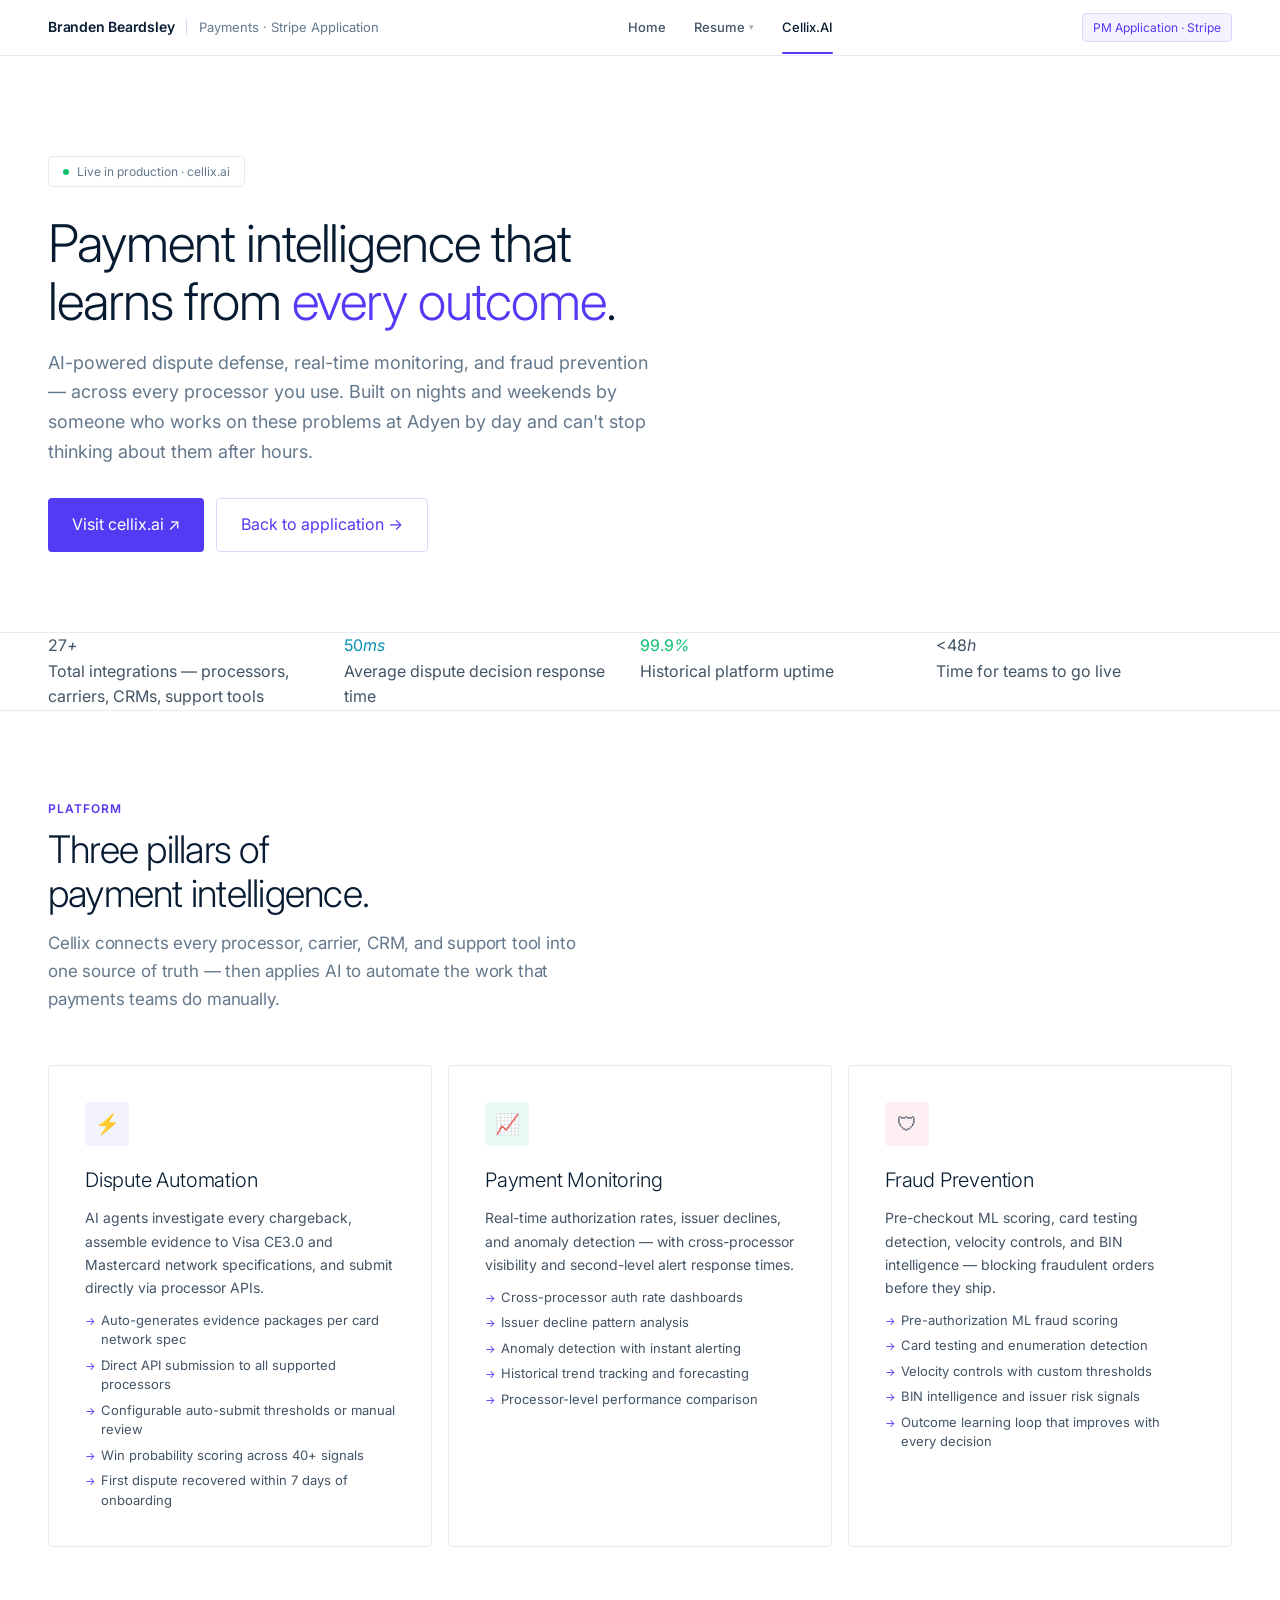
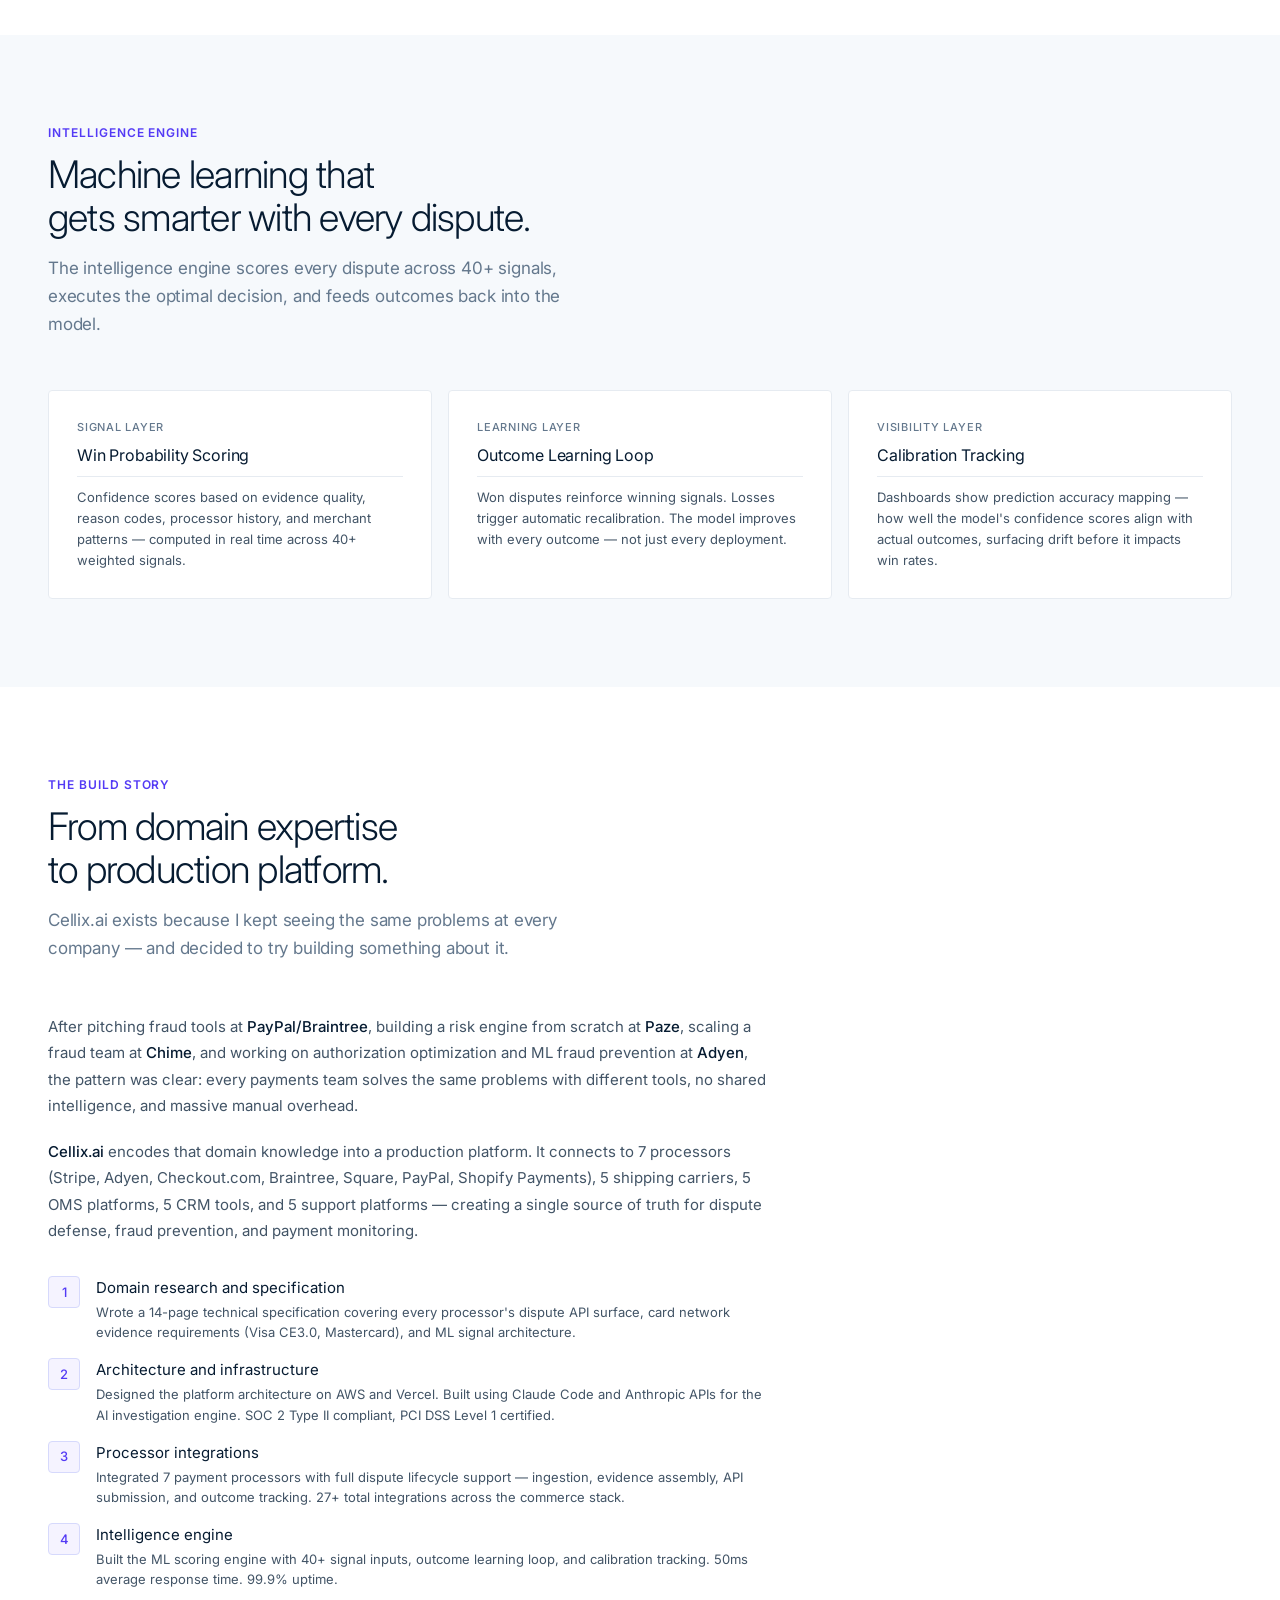
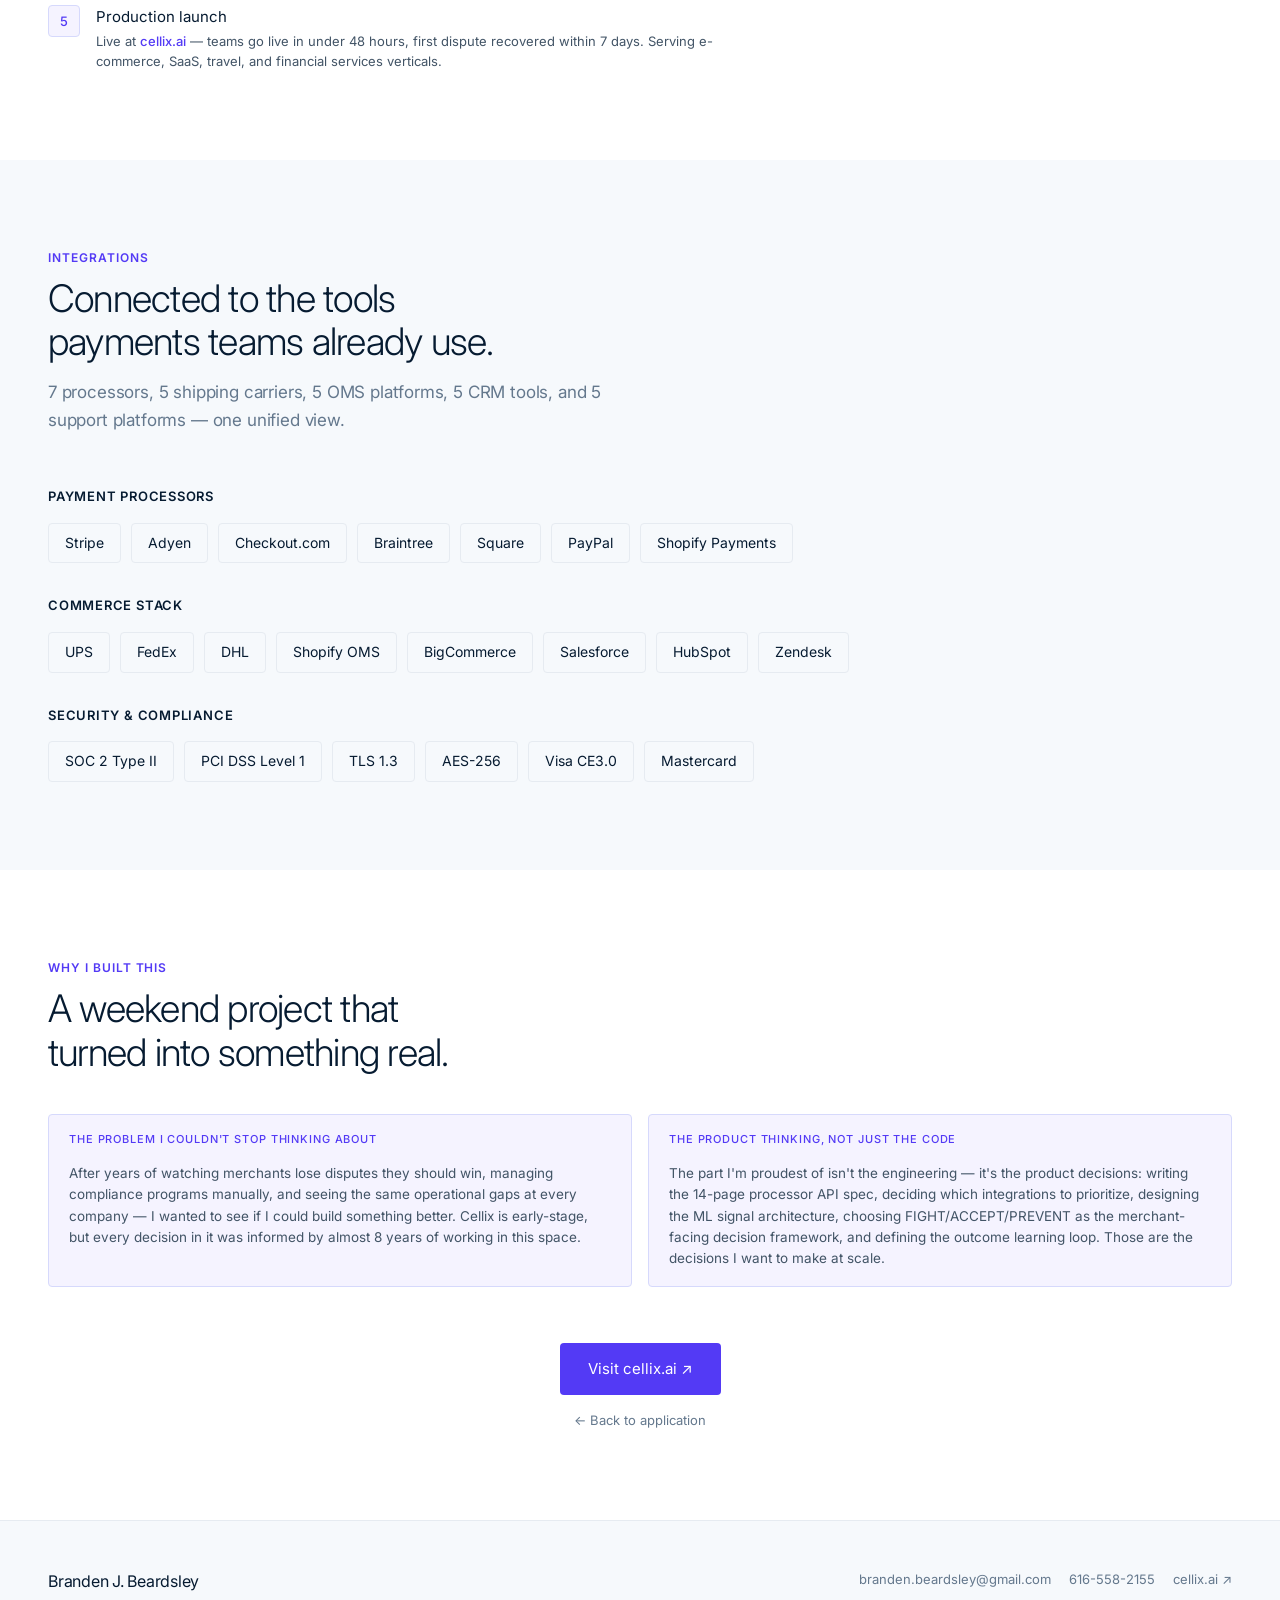
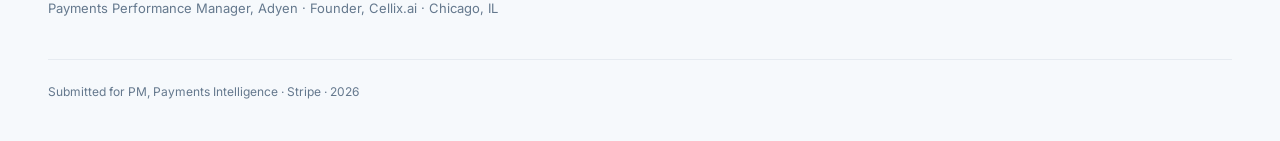
==== commit 17f2b6a6: "Rewrite cards around Adyen↔Stripe product mapping, sharpen career narrative - "What I bring" cards n" ====
--- a/cellix.html
+++ b/cellix.html
@@ -18,7 +18,7 @@
     <a class="nav-brand" href="/">
       <span class="nav-name">Branden Beardsley</span>
       <span class="nav-div"></span>
-      <span class="nav-sub">Payments PM</span>
+      <span class="nav-sub">Payments · Stripe Application</span>
     </a>
     <ul class="nav-links">
       <li><a class="nav-link" href="/">Home</a></li>
@@ -46,7 +46,7 @@
       Live in production · cellix.ai
     </div>
     <h1 class="cx-h1 d2">Payment intelligence that<br>learns from <span class="hl">every outcome</span>.</h1>
-    <p class="cx-sub d3">AI-powered dispute defense, real-time monitoring, and fraud prevention — across every processor you use. Built on nights and weekends by someone who can't stop thinking about these problems.</p>
+    <p class="cx-sub d3">AI-powered dispute defense, real-time monitoring, and fraud prevention — across every processor you use. Built on nights and weekends by someone who works on these problems at Adyen by day and can't stop thinking about them after hours.</p>
     <div class="cx-btns d4">
       <a class="cx-btn-p" href="https://www.cellix.ai" target="_blank">Visit cellix.ai ↗</a>
       <a class="cx-btn-s" href="/">Back to application →</a>
@@ -161,7 +161,7 @@
     <p class="sec-lead">Cellix.ai exists because I kept seeing the same problems at every company — and decided to try building something about it.</p>
 
     <div class="cx-story">
-      <p>After managing 500+ enterprise merchants through card network compliance programs at <strong>PayPal</strong>, building a fraud risk stack from zero at <strong>Paze</strong>, launching fraud operations at <strong>Chime</strong>, and advising enterprise merchants on authorization optimization at <strong>Adyen</strong>, the pattern was clear: every payments team solves the same problems with different tools, no shared intelligence, and massive manual overhead.</p>
+      <p>After pitching fraud tools at <strong>PayPal/Braintree</strong>, building a risk engine from scratch at <strong>Paze</strong>, scaling a fraud team at <strong>Chime</strong>, and working on authorization optimization and ML fraud prevention at <strong>Adyen</strong>, the pattern was clear: every payments team solves the same problems with different tools, no shared intelligence, and massive manual overhead.</p>
 
       <p><strong>Cellix.ai</strong> encodes that domain knowledge into a production platform. It connects to 7 processors (Stripe, Adyen, Checkout.com, Braintree, Square, PayPal, Shopify Payments), 5 shipping carriers, 5 OMS platforms, 5 CRM tools, and 5 support platforms — creating a single source of truth for dispute defense, fraud prevention, and payment monitoring.</p>
 
--- a/assets/styles.css
+++ b/assets/styles.css
@@ -97,6 +97,7 @@
 .bring-card{background:var(--white);border:1px solid var(--border);border-radius:4px;padding:28px;transition:border-color .2s}
 .bring-card:hover{border-color:var(--v-border)}
 .bring-icon{font-size:28px;margin-bottom:14px}
+.bring-label{font-size:11px;font-weight:500;text-transform:uppercase;letter-spacing:.06em;color:var(--v);margin-bottom:10px}
 .bring-card h3{font-size:18px;font-weight:400;color:var(--head);letter-spacing:-.01em;margin-bottom:10px}
 .bring-card p{font-size:15px;color:var(--muted);line-height:1.65}
 .bring-card a{color:var(--v);text-decoration:none;font-weight:500}
